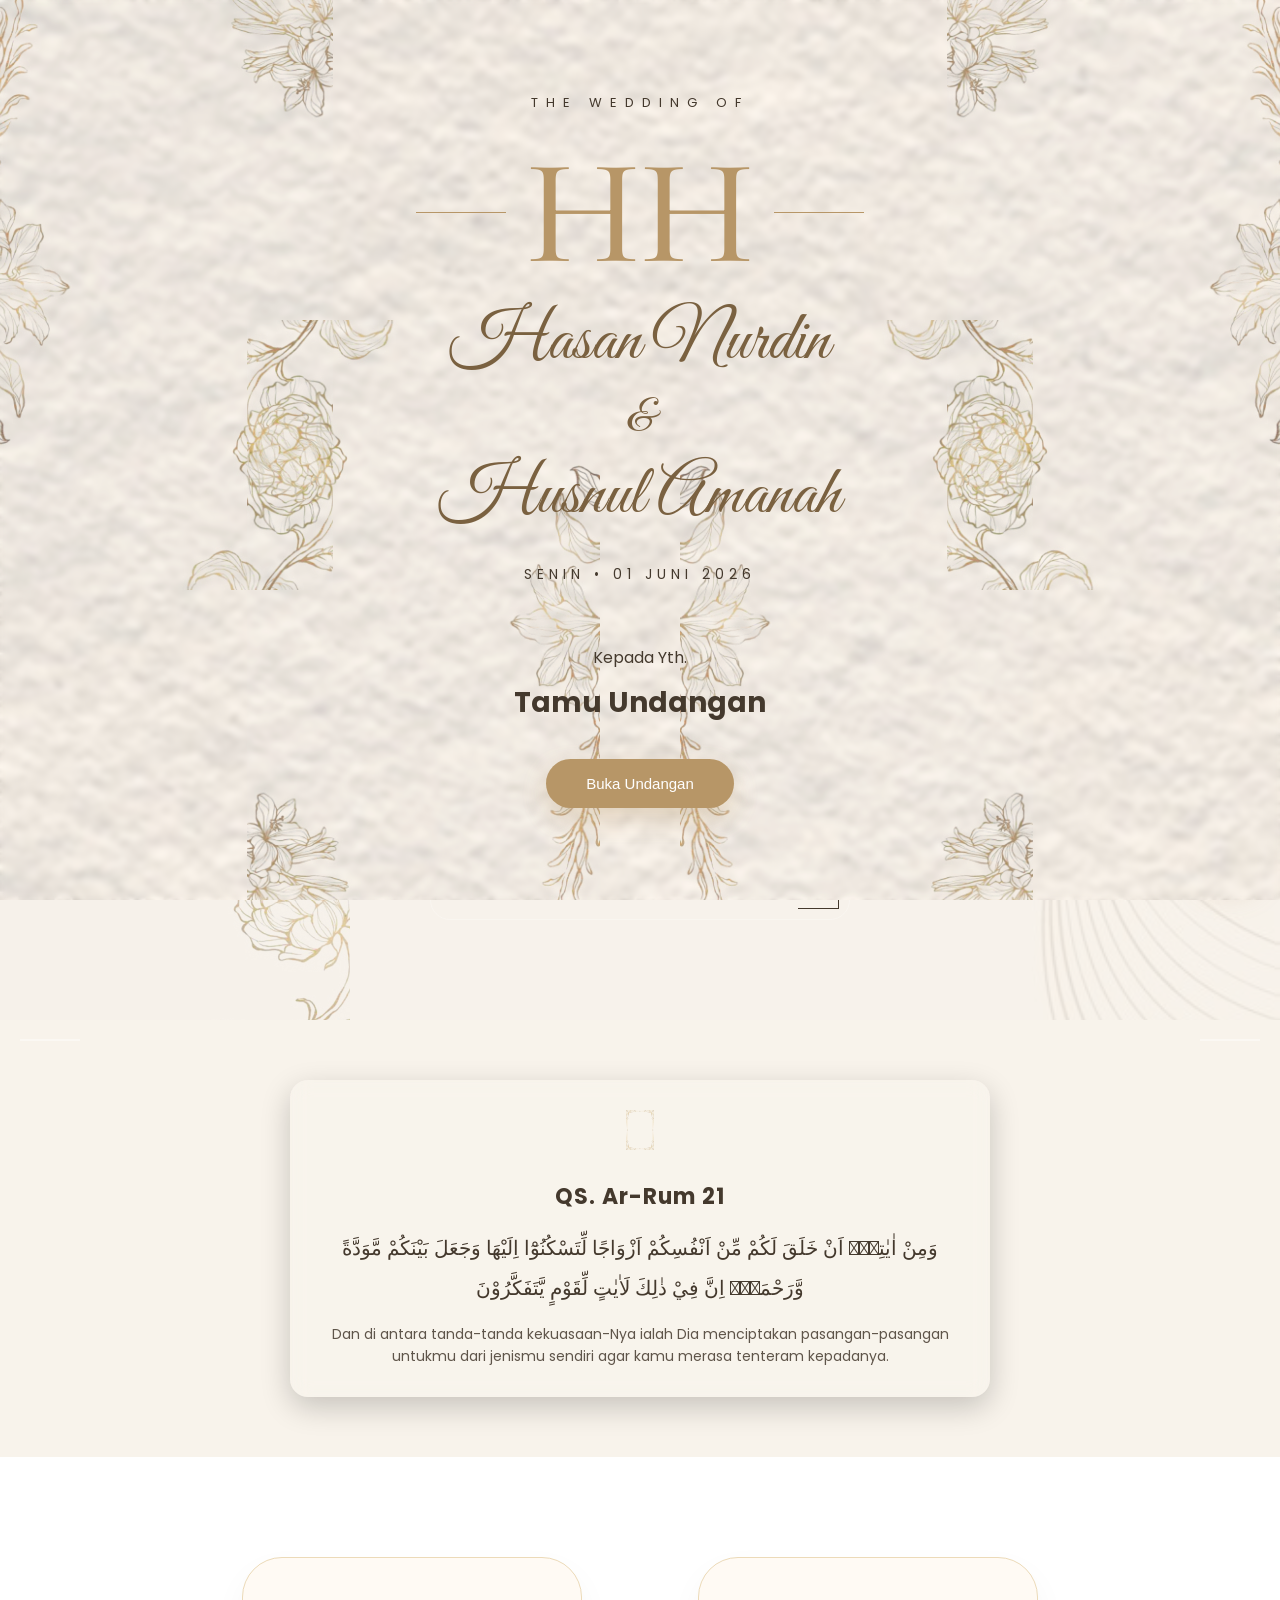
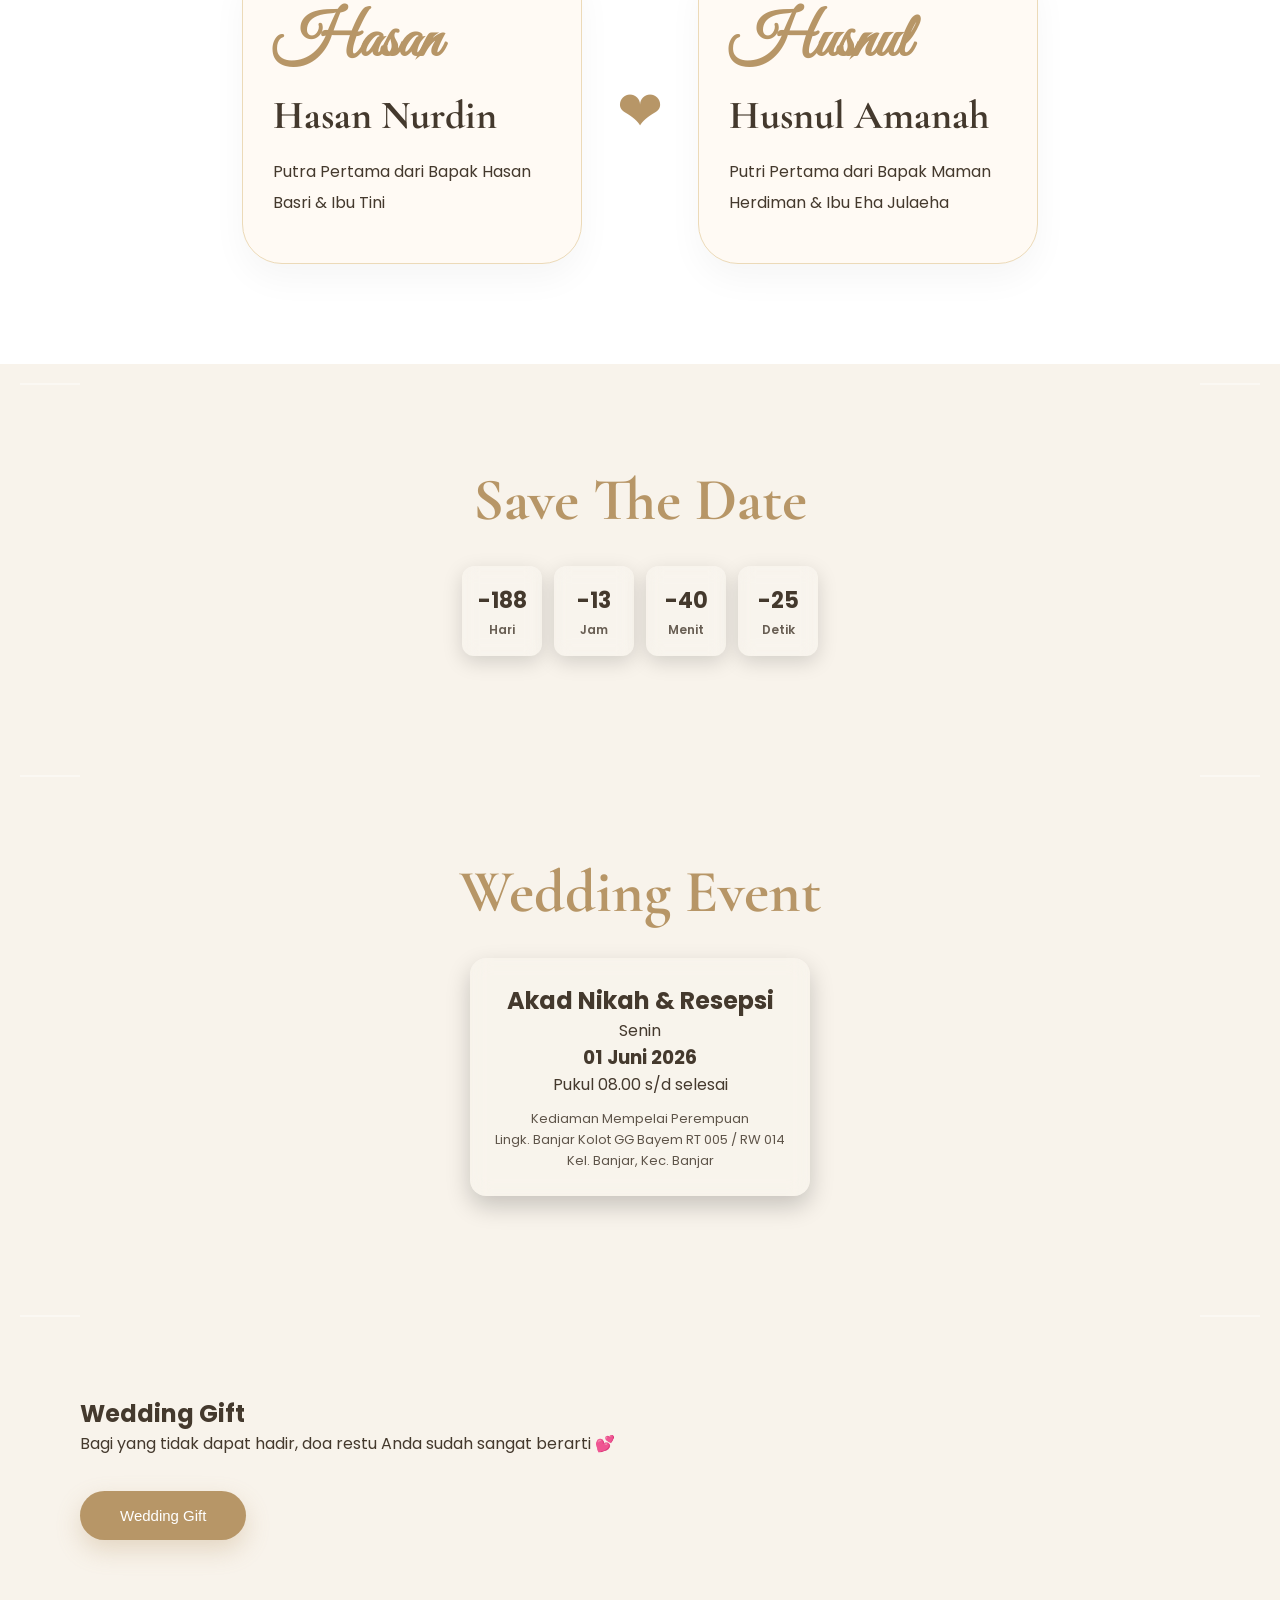
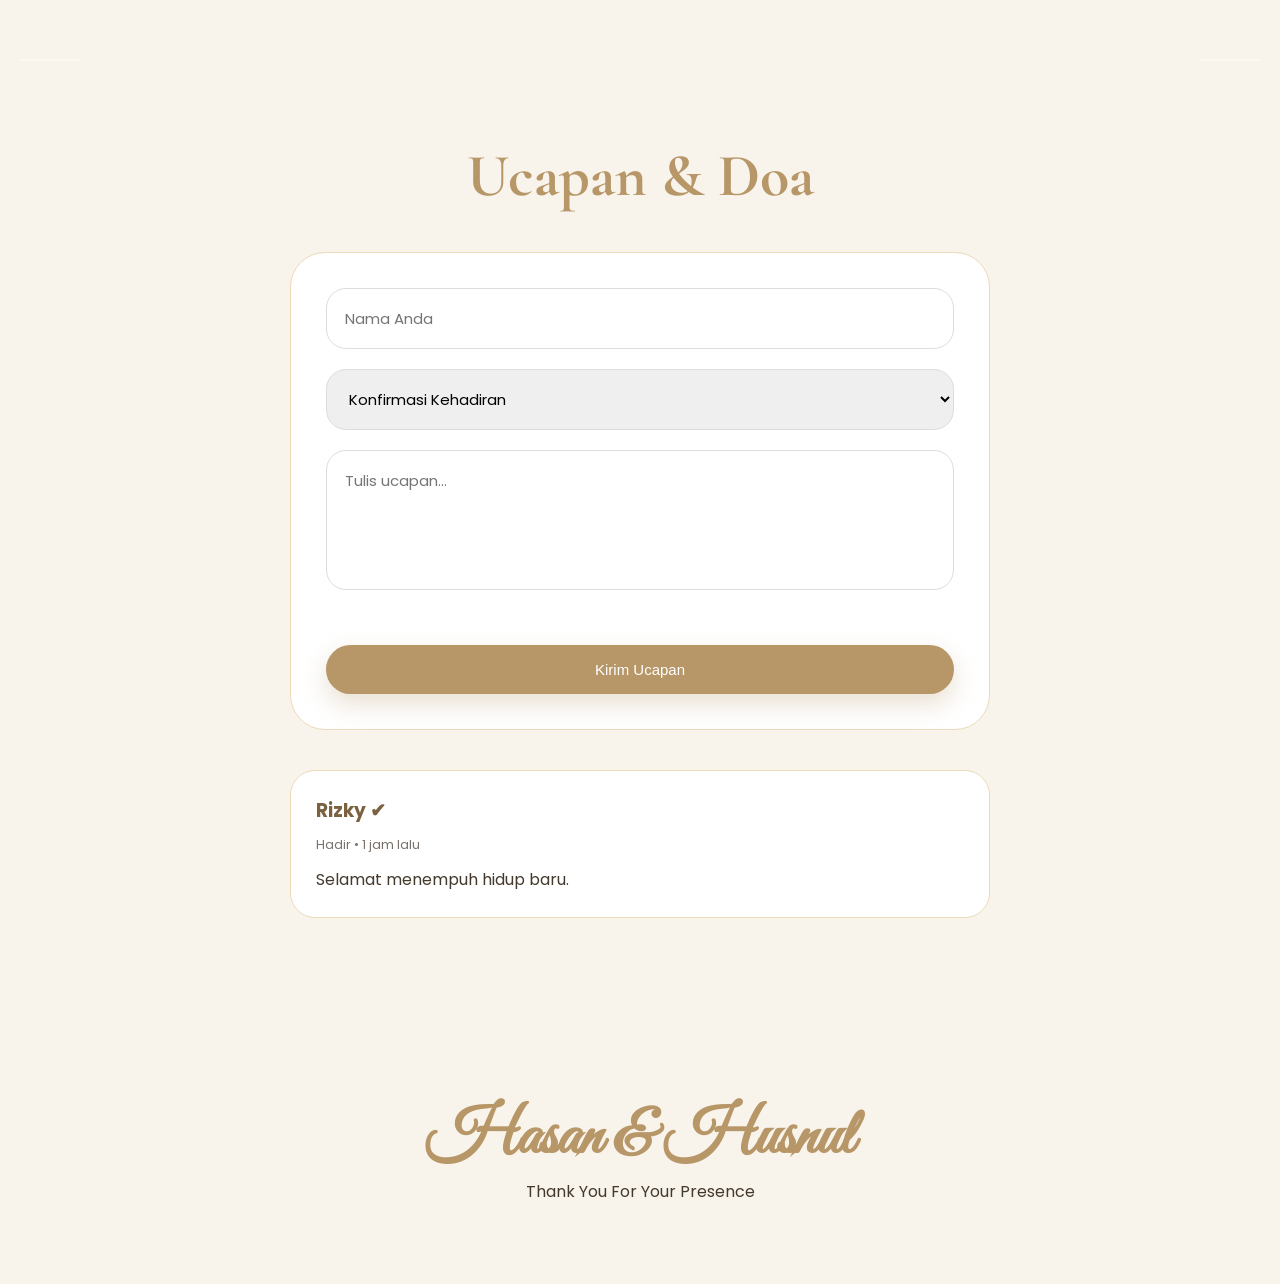
==== index.html @ 3d98234f "first commit" ====
<!DOCTYPE html>
<html lang="id">
<head>
<meta charset="UTF-8">
<meta name="viewport" content="width=device-width, initial-scale=1.0">
<title>Hasan & Husnul Wedding</title>

<link rel="stylesheet" href="style.css">

<link rel="preconnect" href="https://fonts.googleapis.com">
<link rel="preconnect" href="https://fonts.gstatic.com" crossorigin>

<link href="https://fonts.googleapis.com/css2?family=Great+Vibes&family=Cormorant+Garamond:wght@300;400;500;600;700&family=Poppins:wght@300;400;500;600&display=swap" rel="stylesheet">
</head>
<body>

<audio id="music" loop>
<source src="assets/audio/romantic.mp3" type="audio/mp3">
</audio>

<div class="music-btn" onclick="toggleMusic()">
♫
</div>

<section class="opening" id="opening">

<div class="opening-overlay"></div>

<div class="flower flower-top-left"></div>
<div class="flower flower-top-right"></div>
<div class="flower flower-bottom-left"></div>
<div class="flower flower-bottom-right"></div>

<div class="opening-content">

<p class="small-title">THE WEDDING OF</p>

<div class="monogram-wrap">
<div class="line"></div>
<h1>HH</h1>
<div class="line"></div>
</div>

<h2>
Hasan Nurdin
<span>&</span>
Husnul Amanah
</h2>

<p class="date-text">
SENIN • 01 JUNI 2026
</p>

<div class="guest-box">
<p>Kepada Yth.</p>
<h3 id="guestName">Tamu Undangan</h3>
</div>

<button onclick="openInvitation()">
Buka Undangan
</button>

</div>

</section>

<section class="hero">

  <div class="texture"></div>

  <div class="hero-flower left"></div>
  <div class="hero-flower right"></div>

  <!-- FRAME -->
  <div class="hero-frame">

    <div class="hero-content">

      <p class="hero-mini">THE WEDDING OF</p>

      <div class="hero-monogram">
        <div class="hero-line"></div>
        <h1>HH</h1>
        <div class="hero-line"></div>
      </div>

      <h2>
        Hasan Nurdin
        <span>&</span>
        Husnul Amanah
      </h2>

      <p class="hero-date">
        Senin • 01 Juni 2026
      </p>

    </div>

  </div>

</section>

<section class="quote-section reveal">

  <div class="section-line left-line"></div>
  <div class="section-line right-line"></div>

  <div class="quote-card">

    <div class="section-ornament"></div>

    <h2>QS. Ar-Rum 21</h2>

    <p class="arabic">
      وَمِنْ اٰيٰتِهٖٓ اَنْ خَلَقَ لَكُمْ مِّنْ اَنْفُسِكُمْ اَزْوَاجًا لِّتَسْكُنُوْٓا اِلَيْهَا وَجَعَلَ بَيْنَكُمْ مَّوَدَّةً وَّرَحْمَةًۗ اِنَّ فِيْ ذٰلِكَ لَاٰيٰتٍ لِّقَوْمٍ يَّتَفَكَّرُوْنَ
    </p>

    <p class="translation">
      Dan di antara tanda-tanda kekuasaan-Nya ialah Dia menciptakan pasangan-pasangan untukmu dari jenismu sendiri agar kamu merasa tenteram kepadanya.
    </p>

  </div>

</section>

<section class="couple-section reveal">

<div class="section-line left-line"></div>
<div class="section-line right-line"></div>

<div class="couple-card">
<h2>Hasan</h2>
<h3>Hasan Nurdin</h3>
<p>Putra Pertama dari Bapak Hasan Basri & Ibu Tini</p>
</div>

<div class="heart">❤</div>

<div class="couple-card">
<h2>Husnul</h2>
<h3>Husnul Amanah</h3>
<p>Putri Pertama dari Bapak Maman Herdiman & Ibu Eha Julaeha</p>
</div>

</section>


<section class="countdown-section reveal">

<div class="section-line left-line"></div>
<div class="section-line right-line"></div>

<h1>Save The Date</h1>

<div id="countdown"></div>

</section>

<section class="event-section reveal">

  <div class="section-line left-line"></div>
  <div class="section-line right-line"></div>

  <h1>Wedding Event</h1>

  <div class="event-container">

    <div class="event-card single-event">

      <h2>Akad Nikah & Resepsi</h2>
      <p>Senin</p>
      <h3>01 Juni 2026</h3>
      <p>Pukul 08.00 s/d selesai</p>

      <span class="event-location">
        Kediaman Mempelai Perempuan<br>
        Lingk. Banjar Kolot GG Bayem RT 005 / RW 014<br>
        Kel. Banjar, Kec. Banjar
      </span>

    </div>

  </div>

</section>

<section class="gift-section reveal">

  <div class="section-line left-line"></div>
  <div class="section-line right-line"></div>

  <h1>Wedding Gift</h1>

  <div class="gift-intro">
    <p>Bagi yang tidak dapat hadir, doa restu Anda sudah sangat berarti 💕</p>

    <button class="gift-button" onclick="openGift()">
      Wedding Gift
    </button>
  </div>

  <!-- MODAL -->
  <div id="giftModal" class="gift-modal">

    <div class="gift-card-modal small">

      <h2>Wedding Gift</h2>

     <div class="gift-list">

  <div class="gift-row">
    <span>DANA</span>
    <p id="dana1">0895379015100</p>
    <small>a.n Husnul Amanah</small>
    <button onclick="copyText('dana1')">Salin Nomor</button>
  </div>

  <div class="gift-row">
    <span>DANA</span>
    <p id="dana2">089668125101</p>
    <small>a.n Hasan Nurdin</small>
    <button onclick="copyText('dana2')">Salin Nomor</button>
  </div>

  <div class="gift-row">
    <span>BNI</span>
    <p id="bni1">1817720468</p>
    <small>a.n Husnul</small>
    <button onclick="copyText('bni1')">Salin Nomor</button>
  </div>

</div>

      <button class="copy-all" onclick="copyAll()">
        Salin Nomor
      </button>

      <button class="close-btn" onclick="closeGift()">Tutup</button>

    </div>

  </div>

</section>
<section class="wish-section reveal">

<div class="section-line left-line"></div>
<div class="section-line right-line"></div>

<h1>Ucapan & Doa</h1>

<form id="commentForm">
<input type="text" id="name" placeholder="Nama Anda" required>

<select id="attendance" required>
<option value="">Konfirmasi Kehadiran</option>
<option value="Hadir">Hadir</option>
<option value="Tidak Hadir">Tidak Hadir</option>
</select>

<textarea id="message" placeholder="Tulis ucapan..." required></textarea>
<button type="submit">Kirim Ucapan</button>
</form>

<div id="commentList" class="comment-list">
<div class="comment-item">
<h3>Rizky ✔</h3>
<span class="comment-info">Hadir • 1 jam lalu</span>
<p>Selamat menempuh hidup baru.</p>
</div>
</div>

</section>

<footer>
<h2>Hasan & Husnul</h2>
<p>Thank You For Your Presence</p>
</footer>

<script src="script.js"></script>
</body>
</html>
---- style.css ----
*{
margin:0;
padding:0;
box-sizing:border-box;
}

body{
font-family:'Poppins',sans-serif;
background:#f8f3eb;
color:#44392d;
overflow-x:hidden;
}

section{
padding:100px 80px;
position:relative;
overflow:hidden;
}
.hero {
  position: relative;
  min-height: 100vh;
  display: flex;
  justify-content: center;
  align-items: center;
  overflow: hidden;
}

/* FRAME GARIS */
.hero-frame {
  position: relative;
  width: 90%;
  max-width: 420px;
  padding: 30px 20px;

  border: 1px solid rgba(255,255,255,0.25);
  border-radius: 20px;

  background: transparent;
}

/* CONTENT */
.hero-content {
  text-align: center;
}

/* TITLE */
.hero-mini {
  letter-spacing: 3px;
  font-size: 12px;
  margin-bottom: 20px;
  opacity: 0.8;
}

/* MONOGRAM */
.hero-monogram {
  display: flex;
  align-items: center;
  justify-content: center;
  gap: 12px;
  margin-bottom: 20px;
}

.hero-monogram h1 {
  font-size: 55px;
  font-weight: 600;
}

.hero-line {
  width: 45px;
  height: 1px;
  background: rgba(255,255,255,0.5);
}

/* NAMA */
.hero-content h2 {
  font-size: 28px;
  line-height: 1.5;
  font-weight: 500;
}

.hero-content h2 span {
  display: block;
  font-size: 18px;
  margin: 8px 0;
}

/* DATE */
.hero-date {
  margin-top: 18px;
  letter-spacing: 2px;
  font-size: 13px;
  opacity: 0.85;
}

/* BUNGA */
.hero-flower {
  position: absolute;
}

/* OPTIONAL CORNER FRAME */
.hero-frame::before,
.hero-frame::after {
  content: "";
  position: absolute;
  width: 40px;
  height: 40px;
  border-color: rgba(255,255,255,0.35);
}

.hero-frame::before {
  top: 10px;
  left: 10px;
  border-top: 1px solid;
  border-left: 1px solid;
}

.hero-frame::after {
  bottom: 10px;
  right: 10px;
  border-bottom: 1px solid;
  border-right: 1px solid;
}

.opening{
position:fixed;
inset:0;
background:
linear-gradient(rgba(255,255,255,.65),rgba(255,255,255,.65)),
url('assets/images/texture.jpg');
background-size:cover;
display:flex;
justify-content:center;
align-items:center;
z-index:9999;
transition:1s;
overflow:hidden;
}
.opening-overlay{
position:absolute;
inset:0;
backdrop-filter:blur(3px);
}

.flower{
position:absolute;
width:620px;
height:620px;
background-image:url('assets/images/floral.png');
background-size:contain;
background-repeat:no-repeat;
animation:float 6s ease-in-out infinite;
opacity:.9;
}

.flower-top-left{
top:-30px;
left:-20px;
}

.flower-top-right{
top:-30px;
right:-20px;
transform:scaleX(-1);
}

.flower-bottom-left{
bottom:-40px;
left:-20px;
transform:rotate(180deg);
}

.flower-bottom-right{
bottom:-40px;
right:-20px;
transform:rotate(180deg) scaleX(-1);
}

.opening-content{
position:relative;
z-index:5;
position:relative;
z-index:2;
text-align:center;
max-width:700px;
}

.small-title{
letter-spacing:8px;
font-size:13px;
margin-bottom:25px;
}

.monogram-wrap{
display:flex;
align-items:center;
justify-content:center;
gap:20px;
}

.line{
width:90px;
height:1px;
background:#b79667;
}

.opening h1,
.hero h1{
font-family:'Cormorant Garamond',serif;
font-size:150px;
color:#b79667;
font-weight:500;
line-height:1;
}

.opening h2,
.hero h2{
font-family:'Great Vibes',cursive;
font-size:70px;
font-weight:400;
margin-top:10px;
color:#7a6140;
}

.opening h2 span,
.hero h2 span{
display:block;
font-size:45px;
margin:5px 0;
}

.date-text,
.hero-date{
margin-top:24px;
letter-spacing:5px;
font-size:14px;
}

.guest-box{
margin-top:60px;
}

.guest-box h3{
margin-top:12px;
font-size:28px;
}

button{
padding:16px 40px;
border:none;
border-radius:999px;
background:#b79667;
color:white;
font-size:15px;
margin-top:35px;
cursor:pointer;
transition:.3s;
box-shadow:0 10px 25px rgba(183,150,103,.3);
}

button:hover{
transform:translateY(-4px);
}

.hero{
min-height:100vh;
display:flex;
align-items:center;
justify-content:center;
text-align:center;
background:#f8f3eb;
overflow:hidden;
}

.texture{
position:absolute;
inset:0;
background:url('assets/images/bg.jpg');
background-size:cover;
opacity:.2;
}

.hero-flower{
position:absolute;
width:720px;
height:720px;
background:url('assets/images/floral.png');
background-size:contain;
background-repeat:no-repeat;
opacity:.6;
}

.hero-flower.left{
left:-60px;
bottom:-50px;
}

.hero-flower.right{
right:-60px;
top:-30px;
transform:scaleX(-1);
}

.hero-content{
position:relative;
z-index:5;
position:relative;
z-index:2;
}

.hero-mini{
letter-spacing:8px;
font-size:13px;
margin-bottom:25px;
}

.quote-section,
.story-section,
.countdown-section,
.event-section,
.gallery-section,
.wish-section{
text-align:center;
}

.quote-section h1,
.story-section h1,
.countdown-section h1,
.event-section h1,
.gallery-section h1,
.wish-section h1{
font-family:'Cormorant Garamond',serif;
font-size:60px;
margin-bottom:30px;
color:#b79667;
}

.section-line{
position:absolute;
top:0;
width:90px;
height:100%;
background-image:url('assets/images/ornament.png');
background-size:contain;
background-repeat:repeat-y;
background-position:center;
opacity:.35;
z-index:1;
background:linear-gradient(to bottom,transparent,#d7bb8e,transparent);
opacity:.7;
}

.left-line{
left:0;
transform:translateY(-50%);
}

.right-line{
right:0;
transform:translateY(-50%);
}

.story-wrap{
max-width:900px;
margin:50px auto 0;
display:flex;
flex-direction:column;
gap:25px;
}

.story-item{
background:white;
padding:35px;
border-radius:30px;
border:1px solid #ecdab8;
box-shadow:0 10px 30px rgba(0,0,0,.04);
text-align:left;
position:relative;
}

.story-item span{
font-size:42px;
font-family:'Cormorant Garamond',serif;
color:#b79667;
font-weight:700;
}

.story-item h2{
margin-top:10px;
font-size:32px;
font-family:'Cormorant Garamond',serif;
}

.story-item p{
margin-top:15px;
line-height:1.9;
}

.quote-section,
.story-section,
.countdown-section,
.event-section,
.gallery-section,
.wish-section,
.couple-section{
position:relative;
z-index:2;
}

.quote-section p{
max-width:750px;
margin:auto;
line-height:2.2;
}

.section-ornament{
width:140px;
height:40px;
margin:0 auto 30px;
background:url('assets/images/ornament.png');
background-size:contain;
background-repeat:no-repeat;
background-position:center;
}

.couple-section{
display:flex;
justify-content:center;
align-items:center;
gap:35px;
flex-wrap:wrap;
background:white;
}

.couple-card{
width:340px;
padding:45px 30px;
background:#fffaf4;
border:1px solid #ecdab8;
border-radius:40px;
box-shadow:0 15px 35px rgba(0,0,0,.04);
}

.couple-card h2{
font-family:'Great Vibes',cursive;
font-size:62px;
color:#b79667;
}

.couple-card h3{
font-family:'Cormorant Garamond',serif;
font-size:40px;
margin-top:10px;
}

.couple-card p{
margin-top:18px;
line-height:1.9;
}

.heart{
font-size:55px;
color:#b79667;
animation:pulse 1.6s infinite;
}

#countdown{
font-size:38px;
font-weight:600;
}

.event-container {
  display: flex;
  justify-content: center;
}

.event-card.single-event {
  max-width: 500px;
  padding: 25px;
  border-radius: 16px;
  background: rgba(255,255,255,0.08);
  backdrop-filter: blur(10px);
  text-align: center;
  box-shadow: 0 10px 25px rgba(0,0,0,0.2);
}

.event-card .event-location {
  display: block;
  margin-top: 12px;
  font-size: 13px;
  opacity: 0.85;
  line-height: 1.6;
}

.countdown-wrapper {
  display: flex;
  gap: 12px;
  justify-content: center;
  flex-wrap: wrap;
}

.time-box {
  width: 80px;
  height: 90px;
  border-radius: 12px;
  background: rgba(255, 255, 255, 0.1);
  backdrop-filter: blur(8px);
  display: flex;
  flex-direction: column;
  align-items: center;
  justify-content: center;
  box-shadow: 0 6px 20px rgba(0,0,0,0.15);
}

.time-number {
  font-size: 22px;
  font-weight: bold;
}

.time-label {
  font-size: 12px;
  opacity: 0.8;
  margin-top: 4px;
}

.gallery-grid{
display:grid;
grid-template-columns:repeat(auto-fit,minmax(220px,1fr));
gap:20px;
max-width:1000px;
margin:50px auto 0;
}

.gift-row button {
  margin-top: 8px;
  padding: 6px 10px;
  border: none;
  border-radius: 8px;
  cursor: pointer;
  background: white;
  color: black;
  font-size: 12px;
}

.gift-modal {
  display: none;
  position: fixed;
  inset: 0;
  background: rgba(0,0,0,0.5);
  justify-content: center;
  align-items: center;
  z-index: 999;
}

/* INI CARD UTAMA DI DALAM MODAL */
.gift-modal {
  display: none;
  position: fixed;
  inset: 0;
  background: rgba(0,0,0,0.5);
  justify-content: center;
  align-items: center;
  z-index: 999;
}

/* CARD KECIL */
.gift-card-modal.small {
  width: 85%;
  max-width: 280px;   /* diperkecil biar aman */
  padding: 12px;      /* dikurangi */
  border-radius: 14px;
  background: rgba(255,255,255,0.12);
  backdrop-filter: blur(12px);
  text-align: center;
  overflow: hidden;   /* biar gak “bleeding” keluar */
}

/* tiap item lebih compact */
.gift-row {
  padding: 8px;
  margin: 6px 0;
  border-radius: 10px;
  background: rgba(255,255,255,0.08);
}

/* nomor biar gak terlalu besar */
.gift-row p {
  margin: 3px 0;
  font-size: 13px;   /* penting: kecilin */
  font-weight: 600;
}

/* nama lebih kecil */
.gift-row small {
  font-size: 10px;
  opacity: 0.8;
}

/* tombol lebih kecil juga */
.gift-row button {
  margin-top: 6px;
  padding: 5px 8px;
  font-size: 11px;
  border-radius: 7px;
}

/* BUTTON GLOBAL COPY */
.copy-all {
  margin-top: 10px;
  width: 100%;
  padding: 10px;
  border: none;
  border-radius: 10px;
  cursor: pointer;
  background: white;
  color: black;
}

.close-btn {
  margin-top: 8px;
  width: 100%;
  padding: 10px;
  border-radius: 10px;
  border: none;
  cursor: pointer;
  background: rgba(255,255,255,0.2);
  color: white;
}

.quote-section {
  position: relative;
  padding: 60px 20px;
  display: flex;
  justify-content: center;
}

.quote-card {
  max-width: 700px;
  padding: 30px;
  border-radius: 18px;
  background: rgba(255, 255, 255, 0.08);
  backdrop-filter: blur(10px);
  text-align: center;
  position: relative;
  box-shadow: 0 10px 30px rgba(0,0,0,0.2);
}

.quote-card h2 {
  margin-bottom: 15px;
  font-size: 22px;
  letter-spacing: 1px;
}

.quote-card .arabic {
  font-size: 20px;
  line-height: 2;
  direction: rtl;
  margin-bottom: 15px;
}

.quote-card .translation {
  font-size: 14px;
  opacity: 0.85;
  line-height: 1.6;
}

/* garis kiri kanan */
.section-line {
  position: absolute;
  top: 20px;
  width: 60px;
  height: 2px;
  background: #fff;
  opacity: 0.4;
}

.left-line {
  left: 20px;
}

.right-line {
  right: 20px;
}

.gallery-item{
height:320px;
border-radius:30px;
background:
linear-gradient(rgba(255,255,255,.2),rgba(255,255,255,.2)),
url('assets/images/bg.jpg');
background-size:cover;
box-shadow:0 10px 25px rgba(0,0,0,.05);
}

form{
max-width:700px;
margin:40px auto 0;
background:white;
padding:35px;
border-radius:35px;
border:1px solid #ecdab8;
display:flex;
flex-direction:column;
gap:20px;
}

input,
select,
textarea{
padding:18px;
border-radius:20px;
border:1px solid #ddd;
font-size:15px;
font-family:'Poppins',sans-serif;
}

textarea{
height:140px;
resize:none;
}

.comment-list{
max-width:700px;
margin:40px auto 0;
display:flex;
flex-direction:column;
gap:20px;
}

.comment-item{
background:white;
padding:25px;
border-radius:25px;
text-align:left;
border:1px solid #ecdab8;
animation:fadeUp .5s ease;
}

.comment-info{
display:block;
font-size:13px;
margin-bottom:12px;
opacity:.7;
}

.comment-item h3{
margin-bottom:10px;
color:#7a6140;
}

footer{
padding:80px 20px;
text-align:center;
}

footer h2{
font-family:'Great Vibes',cursive;
font-size:65px;
color:#b79667;
}

.music-btn{
position:fixed;
right:20px;
bottom:20px;
width:60px;
height:60px;
border-radius:50%;
background:#b79667;
color:white;
display:flex;
justify-content:center;
align-items:center;
font-size:24px;
z-index:999;
cursor:pointer;
box-shadow:0 10px 30px rgba(183,150,103,.35);
animation:rotate 5s linear infinite;
}

@keyframes float{
0%{transform:translateY(0px);}
50%{transform:translateY(-15px);}
100%{transform:translateY(0px);}
}

@keyframes pulse{
0%{transform:scale(1);}
50%{transform:scale(1.12);}
100%{transform:scale(1);}
}

@keyframes rotate{
100%{transform:rotate(360deg);}
}

.reveal{
opacity:0;
transform:scale(.8) translateY(40px);
transition:1s ease;
}

.reveal.active{
opacity:1;
transform:scale(1) translateY(0);
}

@keyframes fadeUp{
from{
opacity:0;
transform:translateY(20px);
}

to{
opacity:1;
transform:translateY(0);
}
}

html{
scroll-behavior:smooth;
}

@media(max-width:768px){

section{
padding:90px 24px;
}

.flower{
width:320px;
height:320px;
}

.hero-flower{
width:380px;
height:380px;
}


.section-line{
display:none;
}

.story-item span{
font-size:34px;
}

.story-item h2{
font-size:28px;
}


.opening h1,
.hero h1{
font-size:100px;
}

.opening h2,
.hero h2{
font-size:48px;
}

.quote-section h1,
.countdown-section h1,
.event-section h1,
.gallery-section h1,
.wish-section h1{
font-size:45px;
}

#countdown{
font-size:24px;
}

.flower,
.hero-flower{
width:190px;
height:190px;
}

}
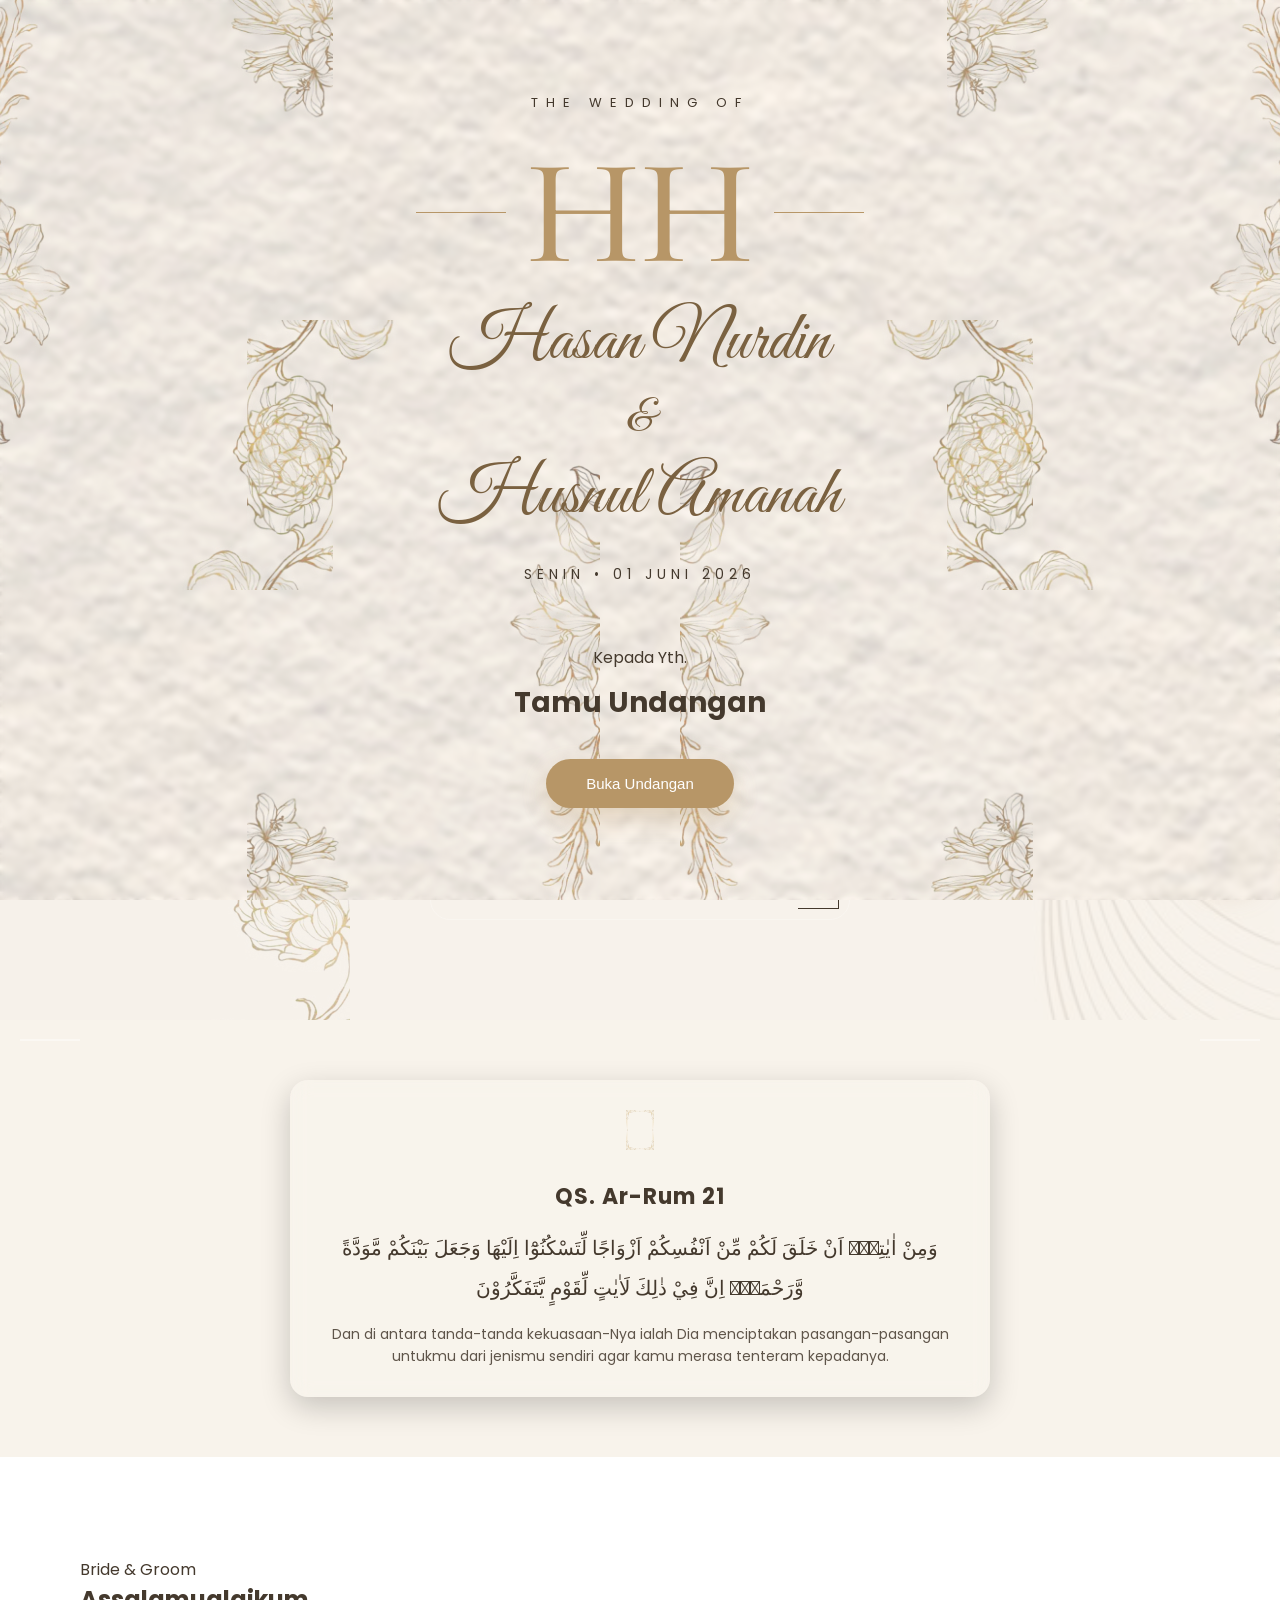
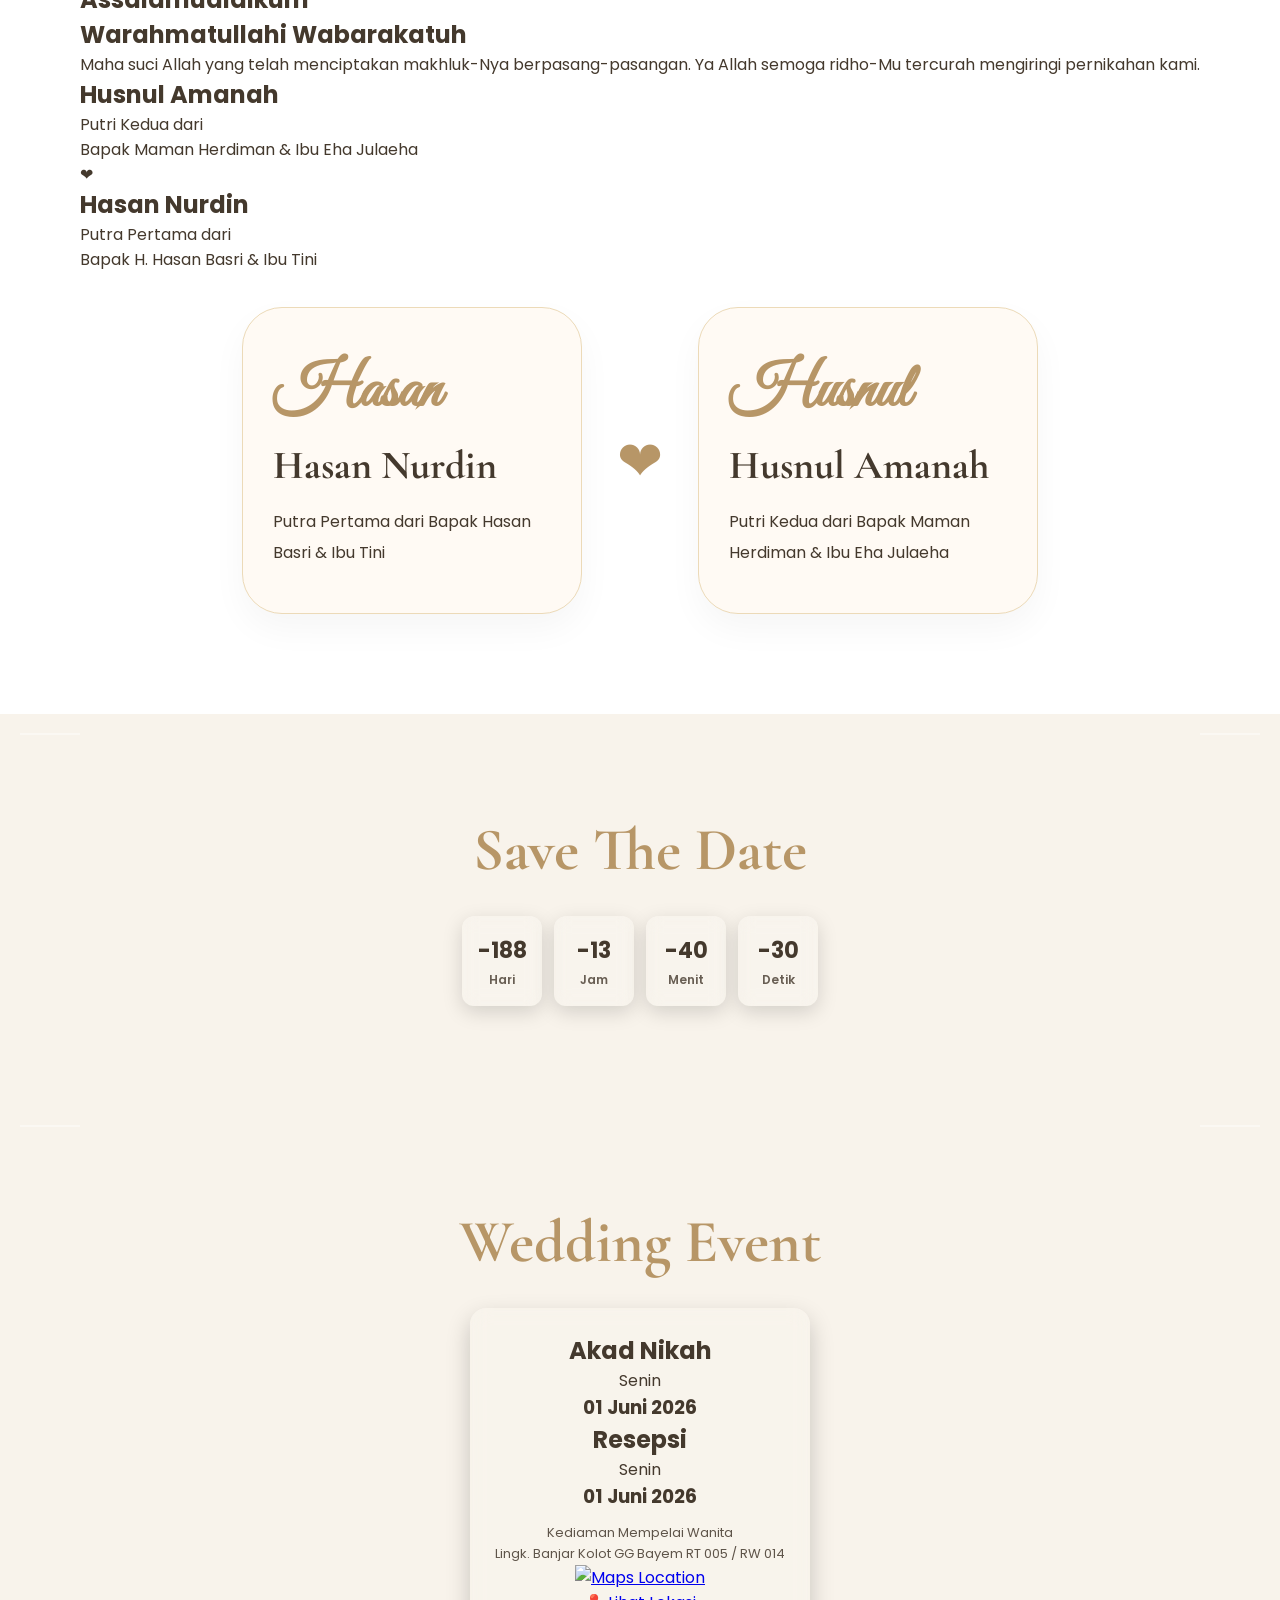
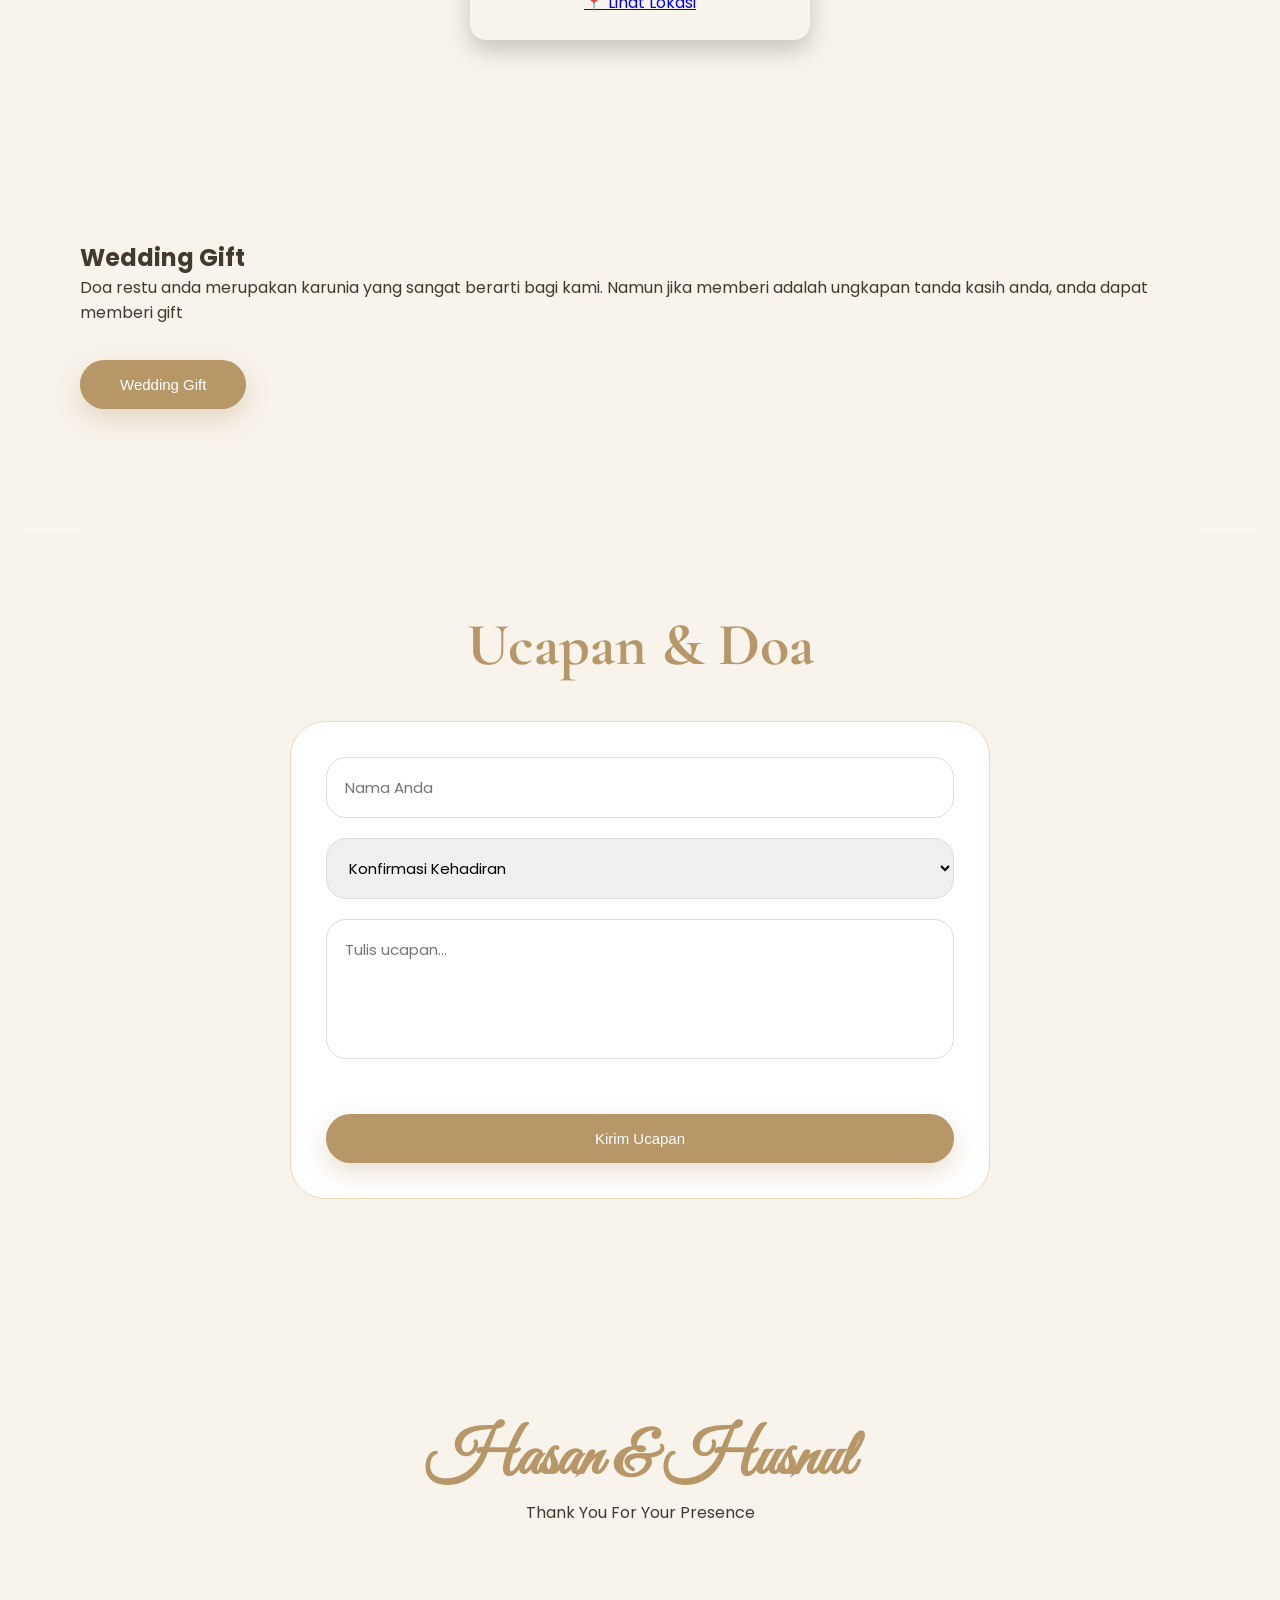
==== commit 0e54d331: "update website" ====
--- a/index.html
+++ b/index.html
@@ -14,8 +14,8 @@
 </head>
 <body>
 
-<audio id="music" loop>
-<source src="assets/audio/romantic.mp3" type="audio/mp3">
+<audio id="music">
+  <source src="assets/audio/romantic.mp3" type="audio/mp3">
 </audio>
 
 <div class="music-btn" onclick="toggleMusic()">
@@ -57,7 +57,7 @@
 </div>
 
 <button onclick="openInvitation()">
-Buka Undangan
+  Buka Undangan
 </button>
 
 </div>
@@ -123,33 +123,72 @@
 
 </section>
 
+</section>
+
 <section class="couple-section reveal">
+
+  <div class="section-line left-line"></div>
+  <div class="section-line right-line"></div>
+
+  <!-- BRIDE & GROOM INTRO -->
+  <div class="bride-groom-card">
+
+    <span class="mini-title">Bride & Groom</span>
+
+    <h1>Assalamualaikum<br>Warahmatullahi Wabarakatuh</h1>
+
+    <p class="intro-text">
+      Maha suci Allah yang telah menciptakan makhluk-Nya
+      berpasang-pasangan. Ya Allah semoga ridho-Mu tercurah
+      mengiringi pernikahan kami.
+    </p>
+
+    <div class="intro-couple">
+
+      <div class="intro-item">
+        <h2>Husnul Amanah</h2>
+        <p>
+          Putri Kedua dari<br>
+          Bapak Maman Herdiman & Ibu Eha Julaeha
+        </p>
+      </div>
+
+      <div class="intro-heart">❤</div>
+
+      <div class="intro-item">
+        <h2>Hasan Nurdin</h2>
+        <p>
+          Putra Pertama dari<br>
+          Bapak H. Hasan Basri & Ibu Tini
+        </p>
+      </div>
+
+    </div>
+
+  </div>
+
+  <!-- COUPLE CARD -->
+  <div class="couple-card">
+    <h2>Hasan</h2>
+    <h3>Hasan Nurdin</h3>
+    <p>Putra Pertama dari Bapak Hasan Basri & Ibu Tini</p>
+  </div>
+
+  <div class="heart">❤</div>
+
+  <div class="couple-card">
+    <h2>Husnul</h2>
+    <h3>Husnul Amanah</h3>
+    <p>Putri Kedua dari Bapak Maman Herdiman & Ibu Eha Julaeha</p>
+  </div>
+
+</section>
+
+<section class="countdown-section reveal">
 
 <div class="section-line left-line"></div>
 <div class="section-line right-line"></div>
 
-<div class="couple-card">
-<h2>Hasan</h2>
-<h3>Hasan Nurdin</h3>
-<p>Putra Pertama dari Bapak Hasan Basri & Ibu Tini</p>
-</div>
-
-<div class="heart">❤</div>
-
-<div class="couple-card">
-<h2>Husnul</h2>
-<h3>Husnul Amanah</h3>
-<p>Putri Pertama dari Bapak Maman Herdiman & Ibu Eha Julaeha</p>
-</div>
-
-</section>
-
-
-<section class="countdown-section reveal">
-
-<div class="section-line left-line"></div>
-<div class="section-line right-line"></div>
-
 <h1>Save The Date</h1>
 
 <div id="countdown"></div>
@@ -167,16 +206,36 @@
 
     <div class="event-card single-event">
 
-      <h2>Akad Nikah & Resepsi</h2>
+      <h2>Akad Nikah</h2>
       <p>Senin</p>
       <h3>01 Juni 2026</h3>
-      <p>Pukul 08.00 s/d selesai</p>
+      
+      <div class="event-space"></div>
+      
+      <h2>Resepsi</h2>
+      <p>Senin</p>
+      <h3>01 Juni 2026</h3>
 
       <span class="event-location">
-        Kediaman Mempelai Perempuan<br>
-        Lingk. Banjar Kolot GG Bayem RT 005 / RW 014<br>
-        Kel. Banjar, Kec. Banjar
+        Kediaman Mempelai Wanita<br>
+        Lingk. Banjar Kolot GG Bayem RT 005 / RW 014
       </span>
+
+      <!-- SHARELOCK MAP -->
+      <a 
+        href="https://maps.app.goo.gl/QowNBWjHw3Qqw45n7?g_st=ac"
+        target="_blank"
+        class="sharelock-map"
+      >
+        <img 
+          src="https://images.unsplash.com/photo-1524661135-423995f22d0b?q=80&w=1200&auto=format&fit=crop"
+          alt="Maps Location"
+        >
+
+        <div class="map-overlay">
+          <span>📍 Lihat Lokasi</span>
+        </div>
+      </a>
 
     </div>
 
@@ -192,7 +251,8 @@
   <h1>Wedding Gift</h1>
 
   <div class="gift-intro">
-    <p>Bagi yang tidak dapat hadir, doa restu Anda sudah sangat berarti 💕</p>
+    <p>
+ Doa restu anda merupakan karunia yang sangat berarti bagi  kami. Namun jika memberi adalah ungkapan tanda kasih anda, anda dapat memberi gift</p>
 
     <button class="gift-button" onclick="openGift()">
       Wedding Gift
@@ -262,14 +322,7 @@
 <button type="submit">Kirim Ucapan</button>
 </form>
 
-<div id="commentList" class="comment-list">
-<div class="comment-item">
-<h3>Rizky ✔</h3>
-<span class="comment-info">Hadir • 1 jam lalu</span>
-<p>Selamat menempuh hidup baru.</p>
-</div>
-</div>
-
+<div id="commentList" class="comment-list"></div>
 </section>
 
 <footer>
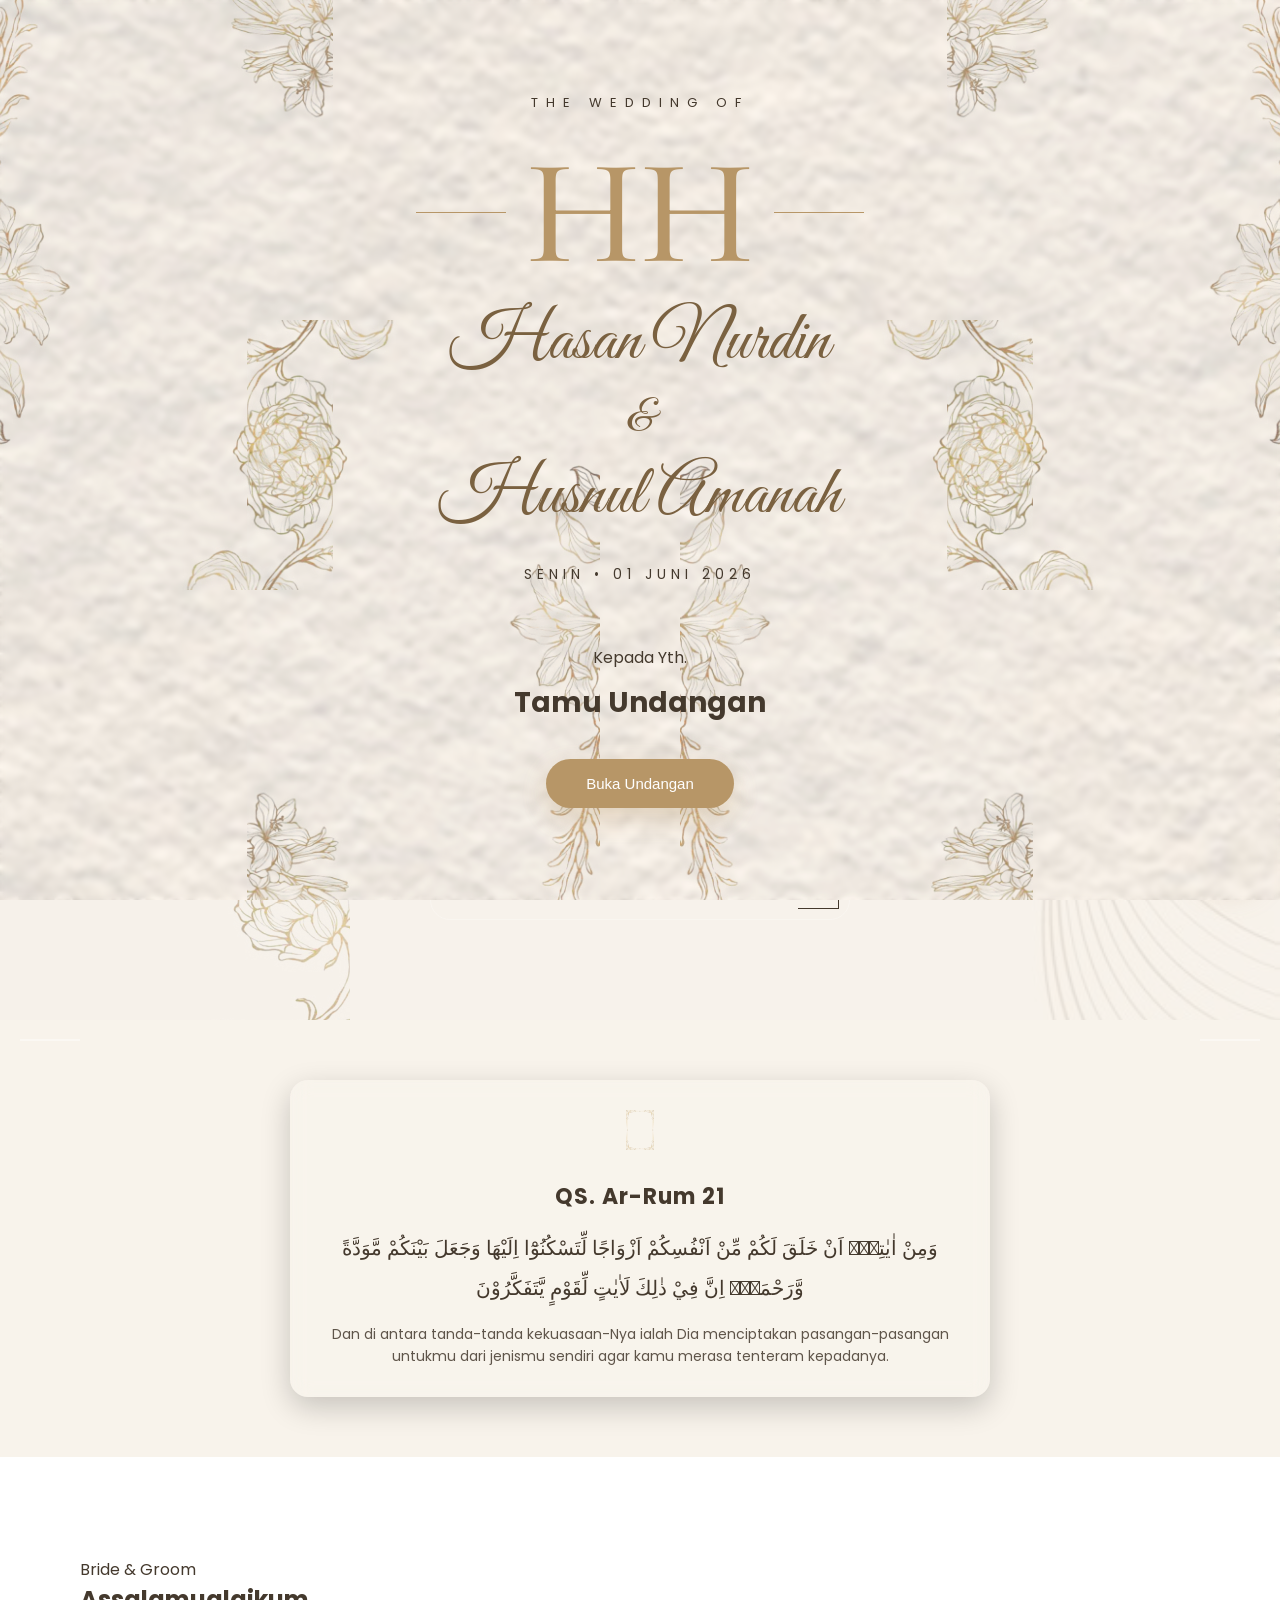
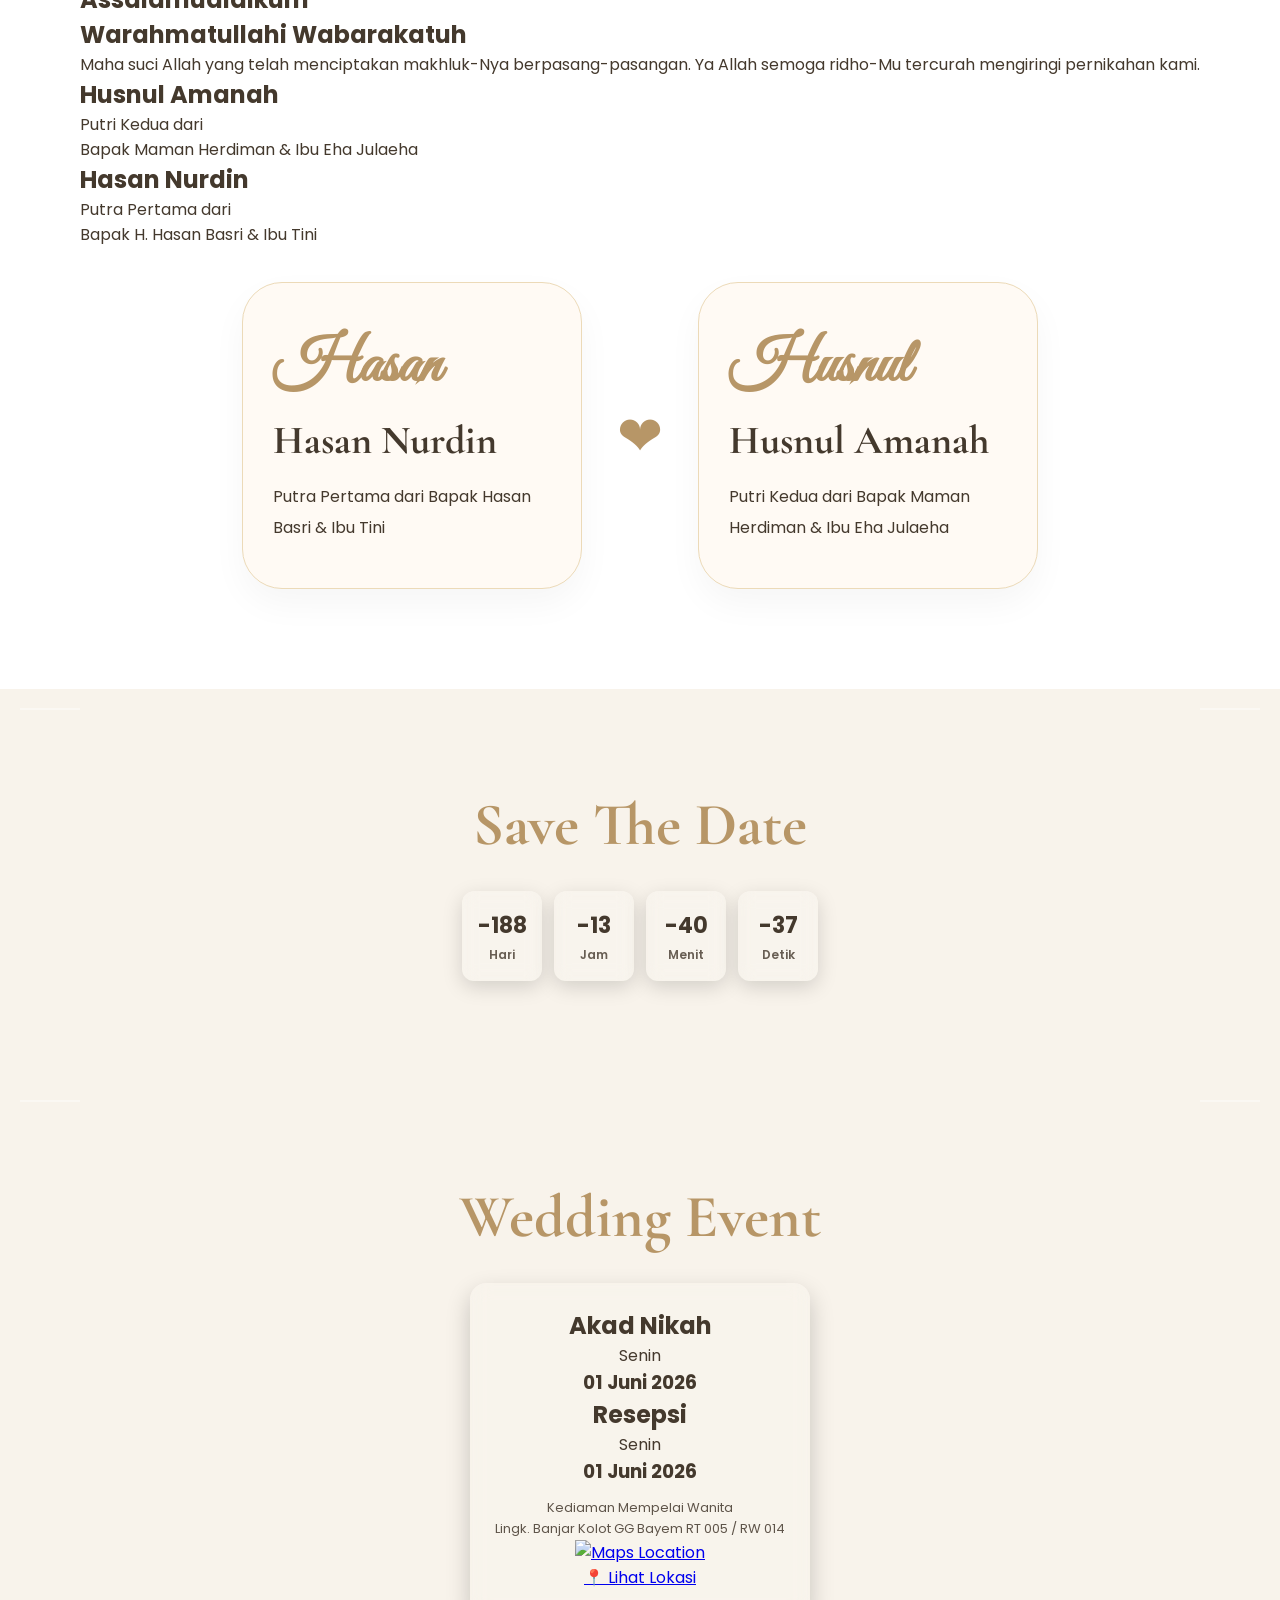
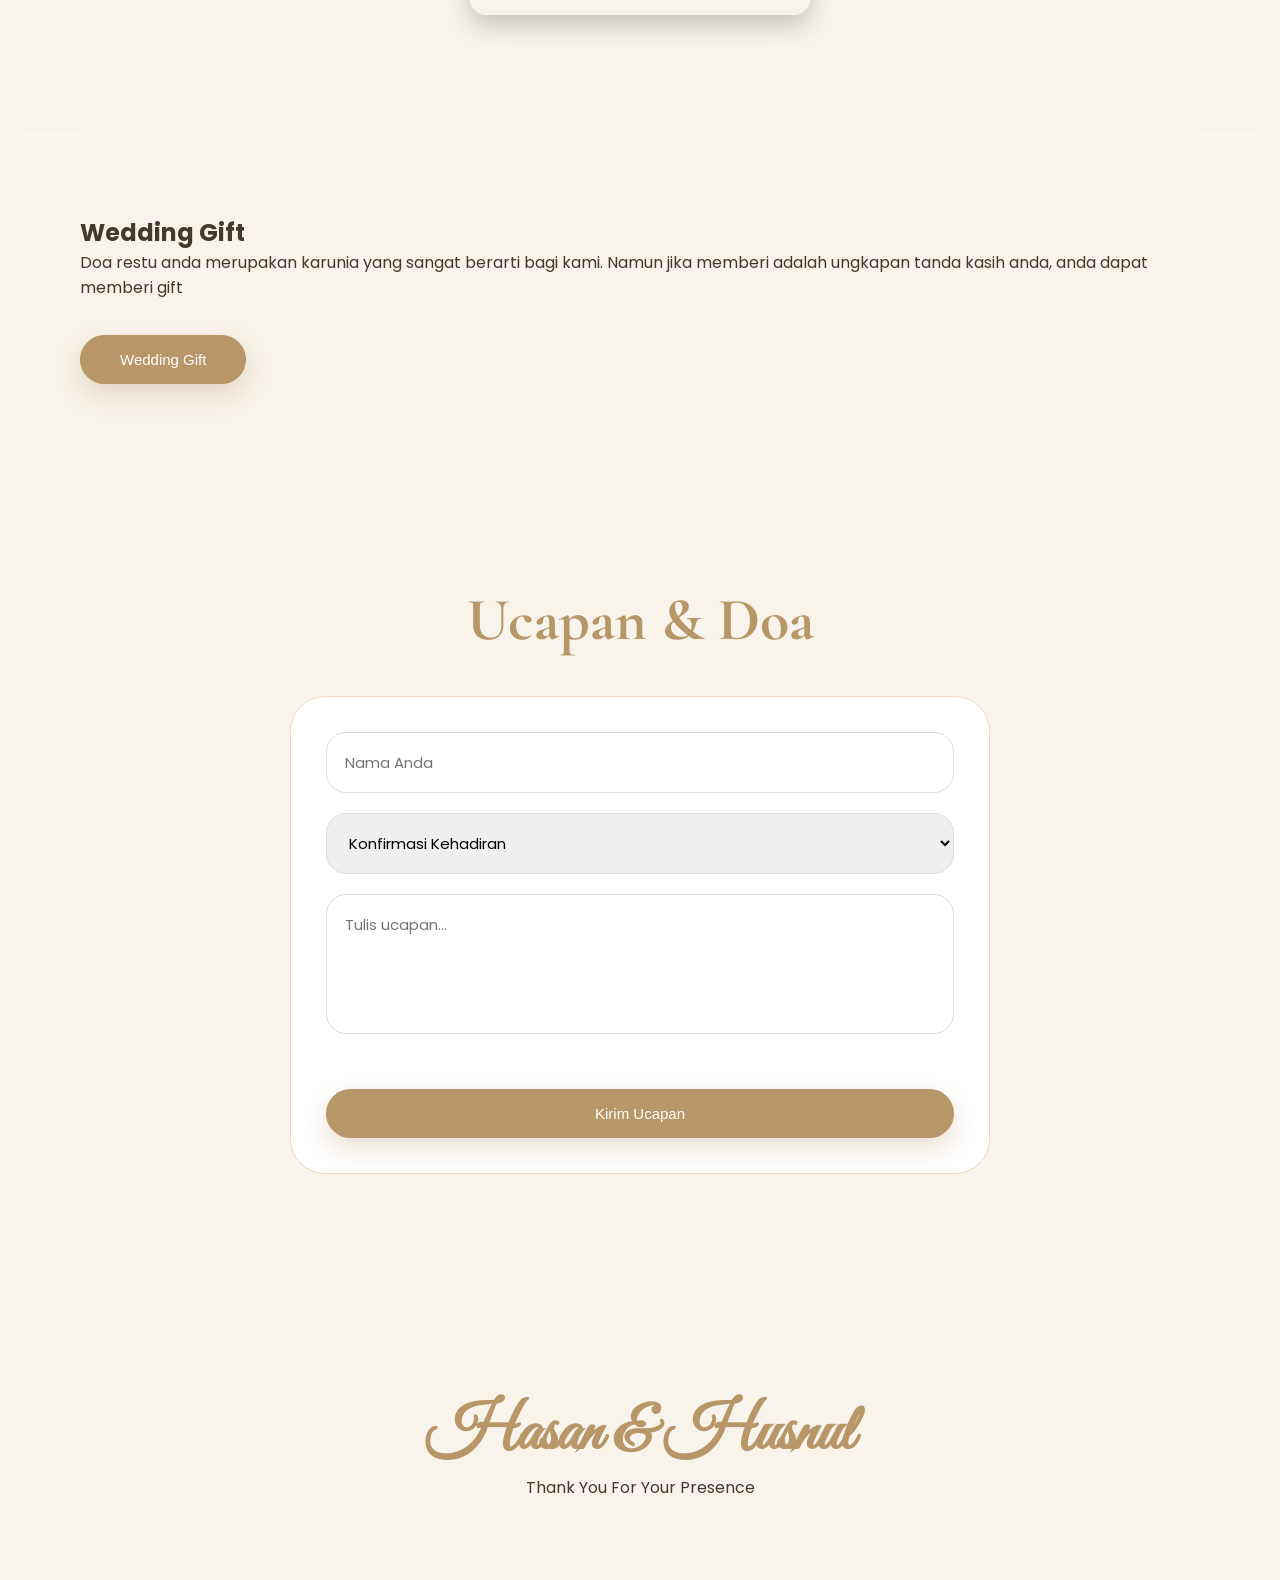
==== commit 4a2c25c3: "update website" ====
--- a/index.html
+++ b/index.html
@@ -153,7 +153,6 @@
         </p>
       </div>
 
-      <div class="intro-heart">❤</div>
 
       <div class="intro-item">
         <h2>Hasan Nurdin</h2>
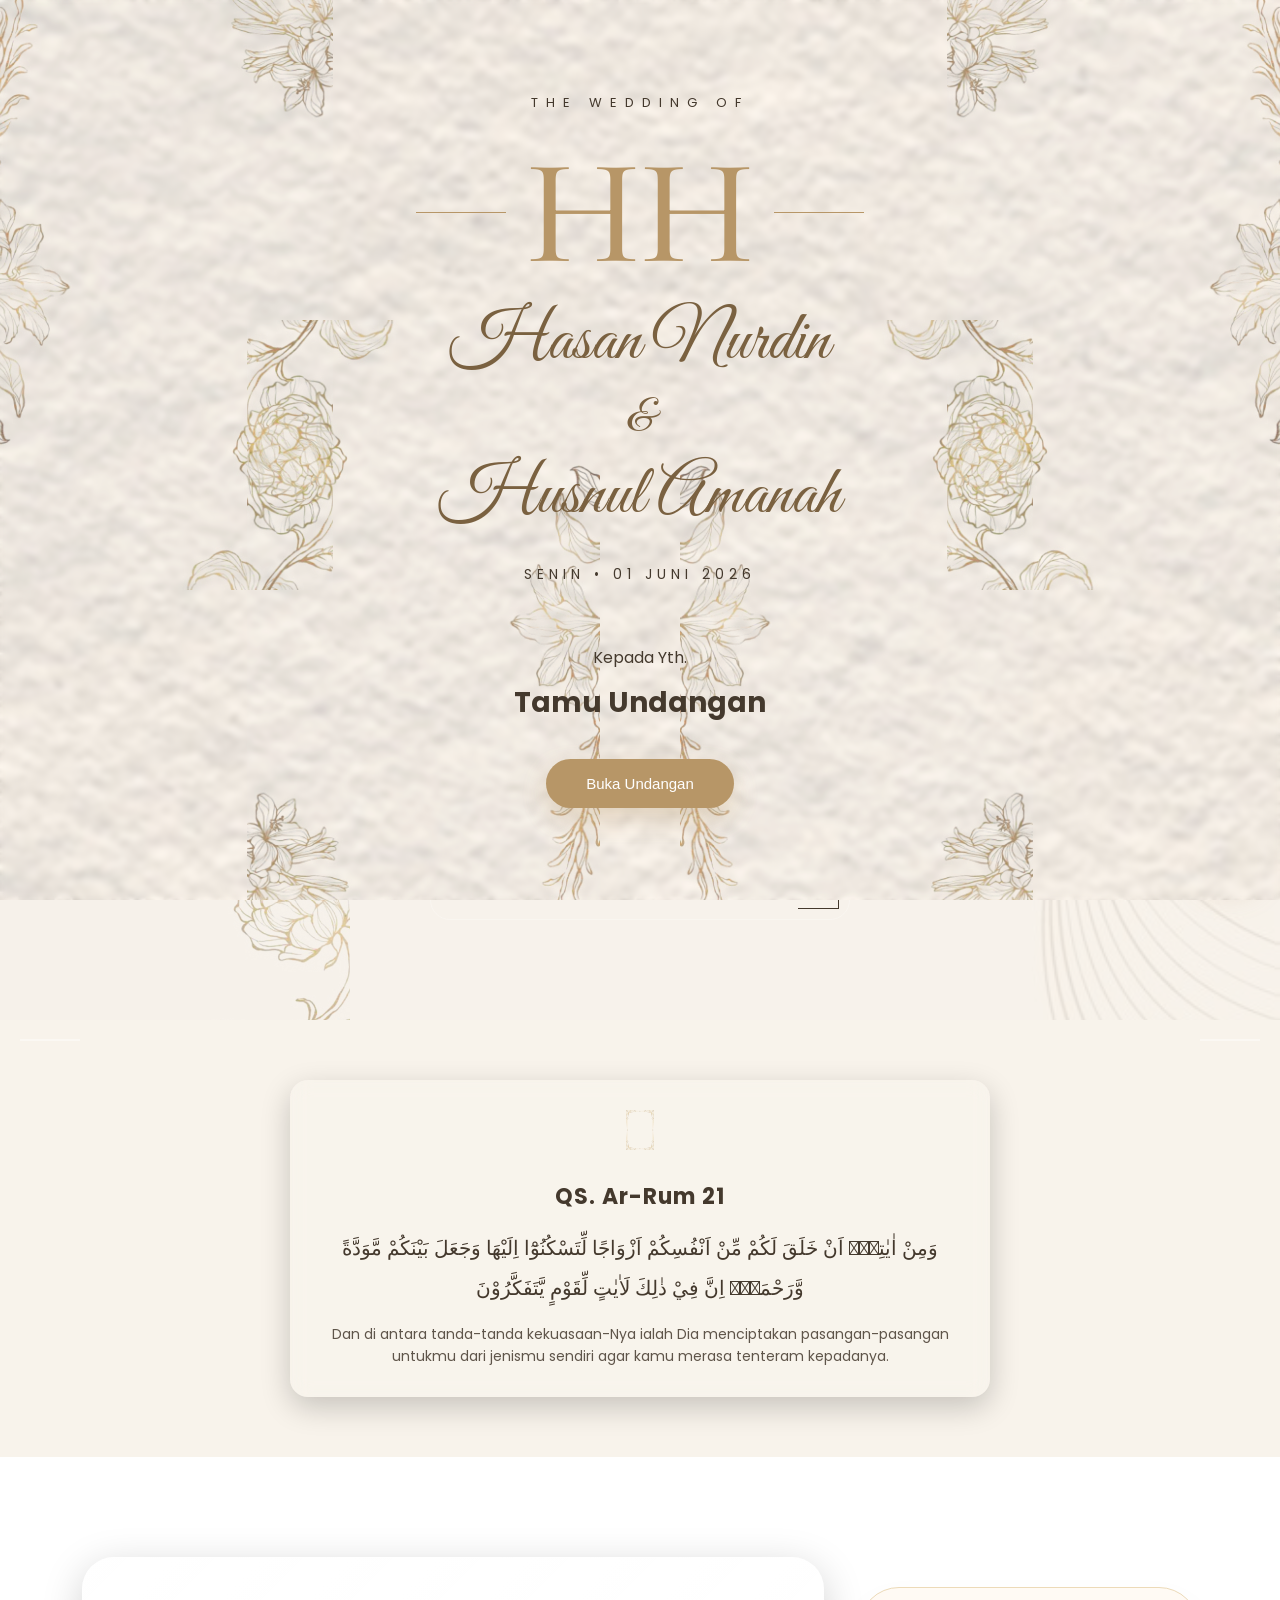
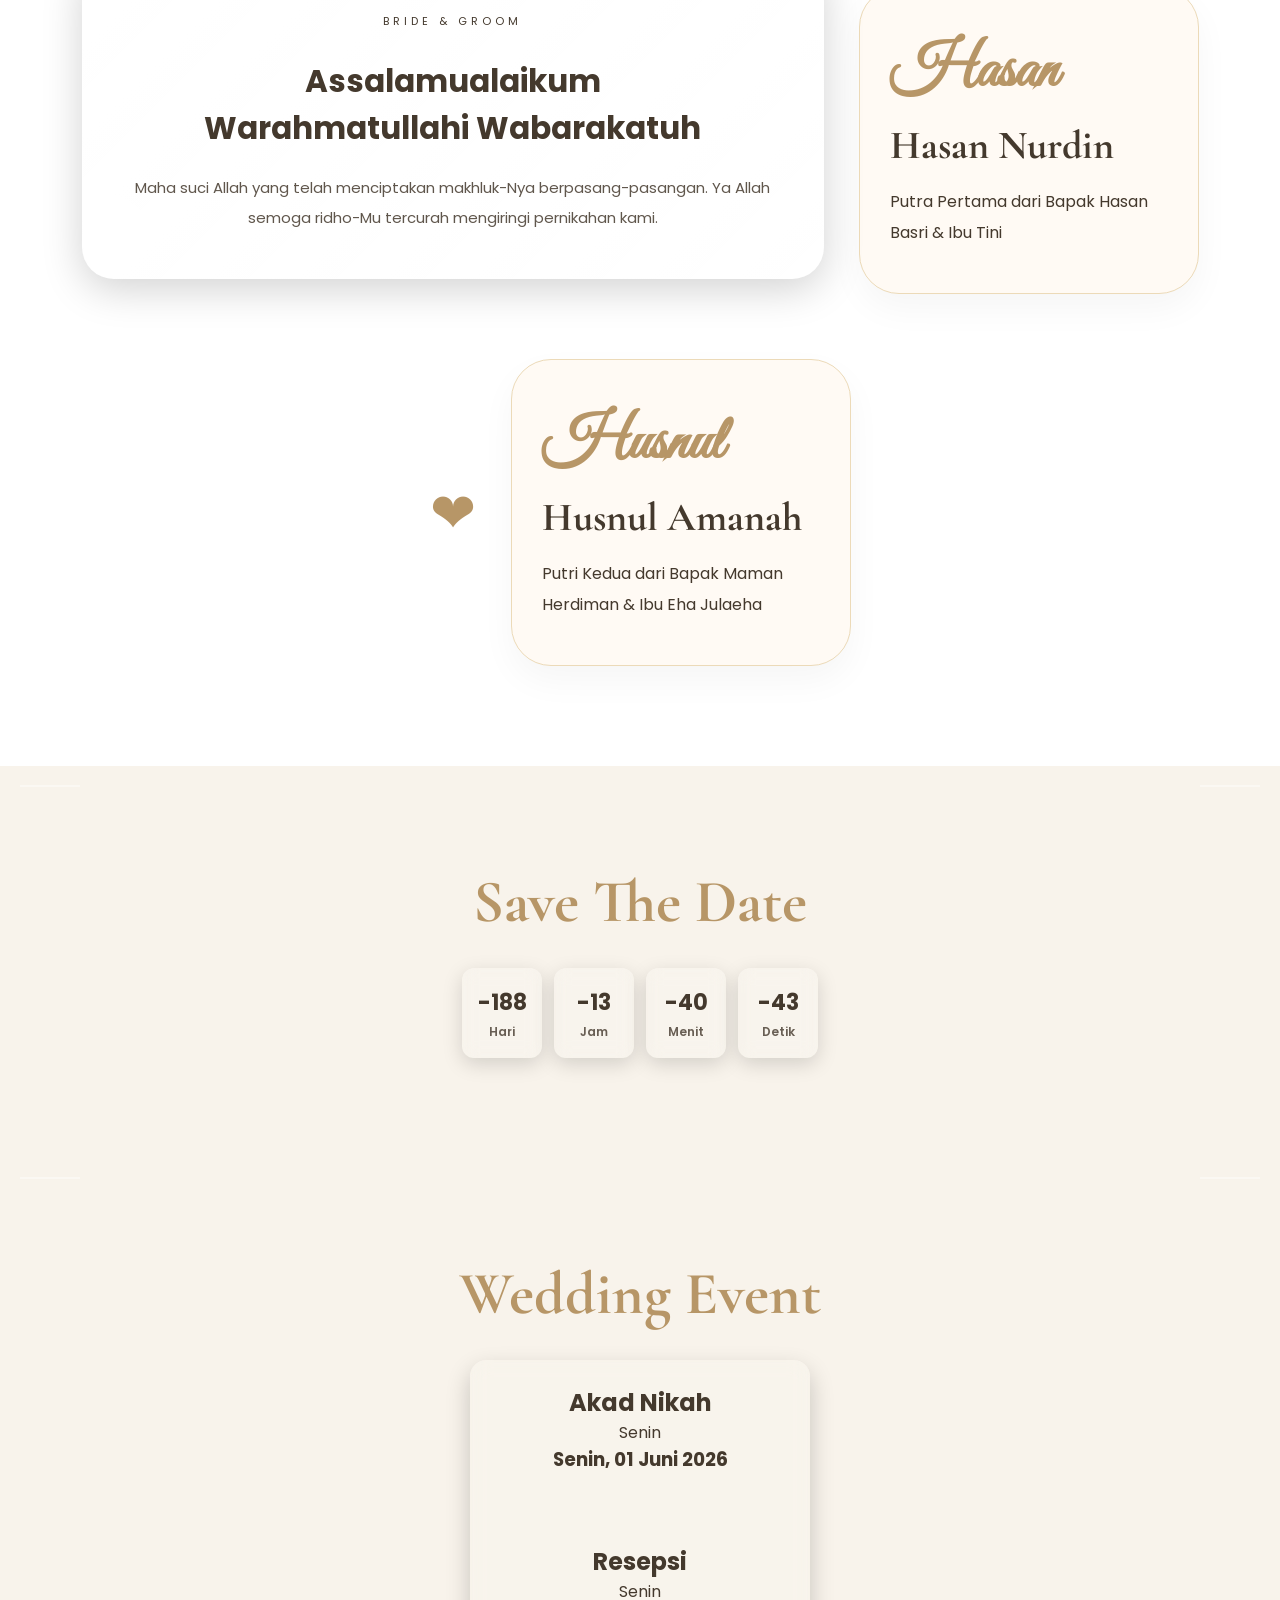
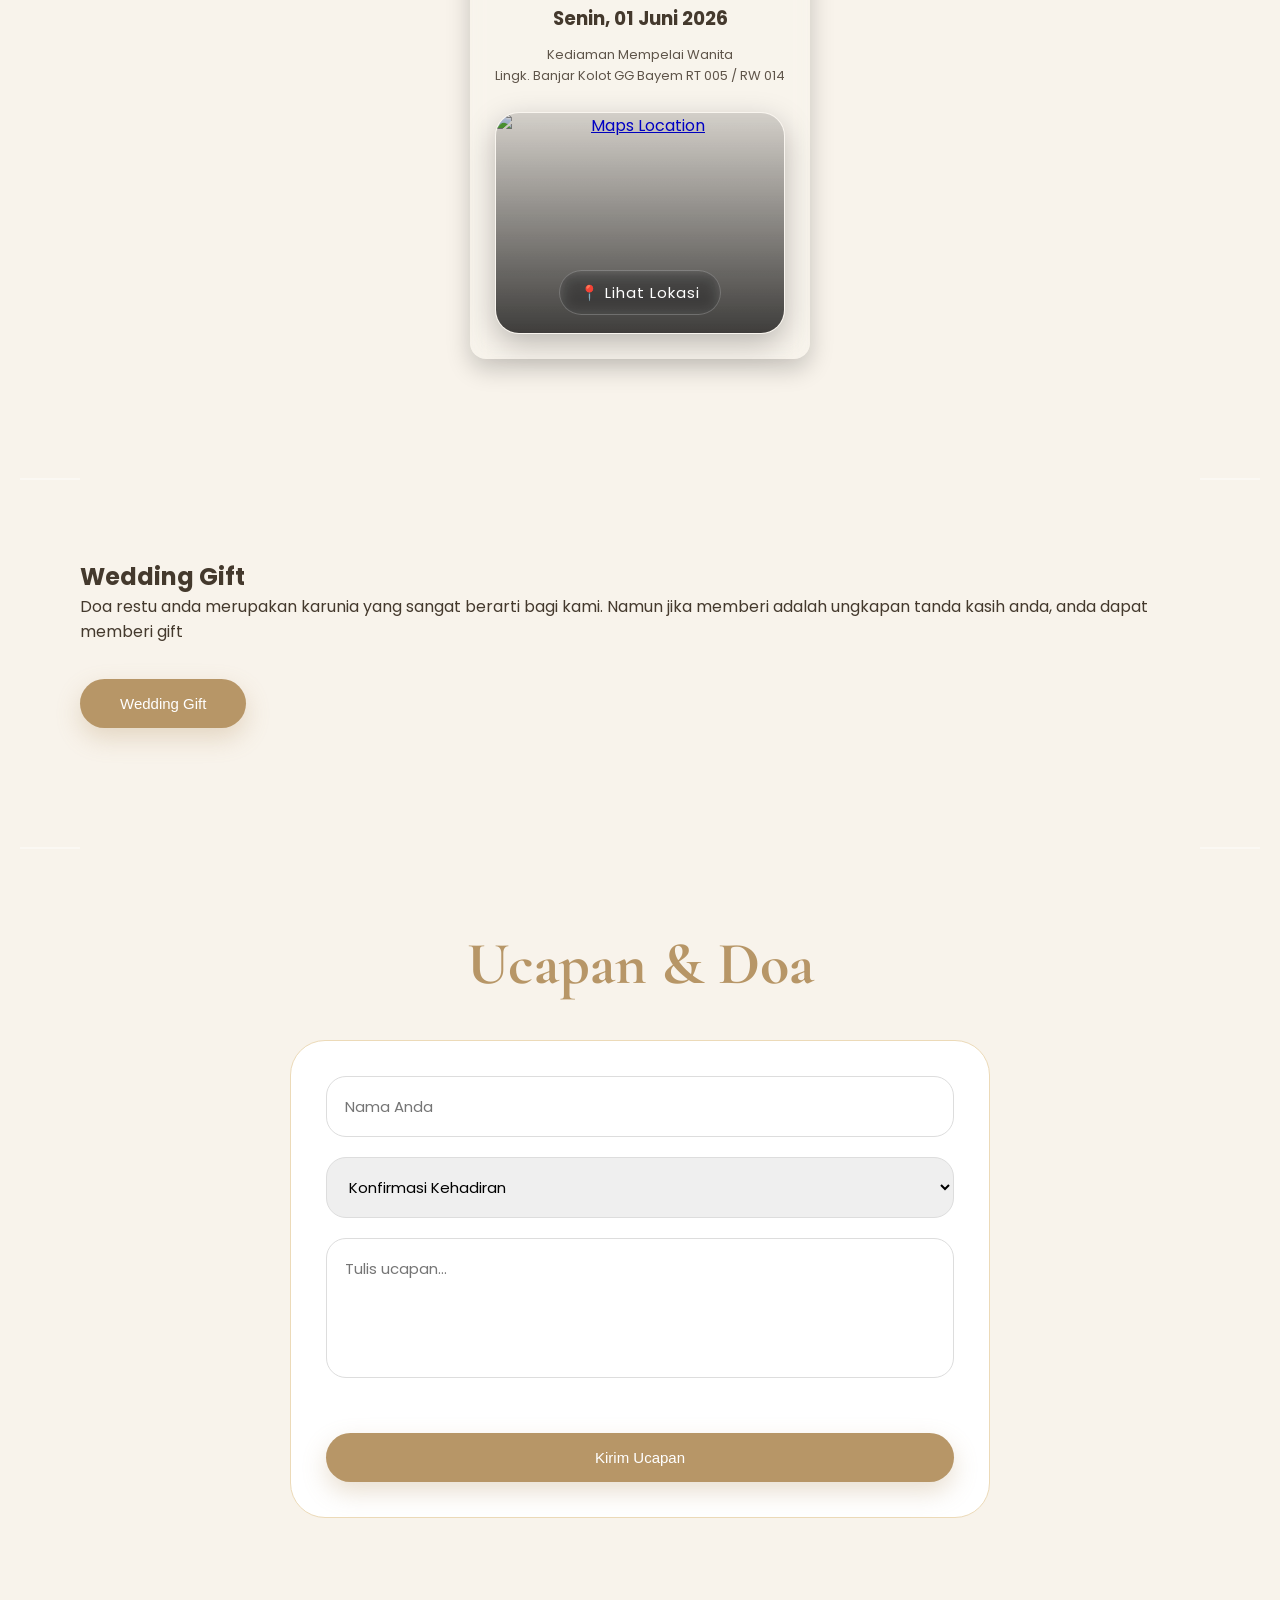
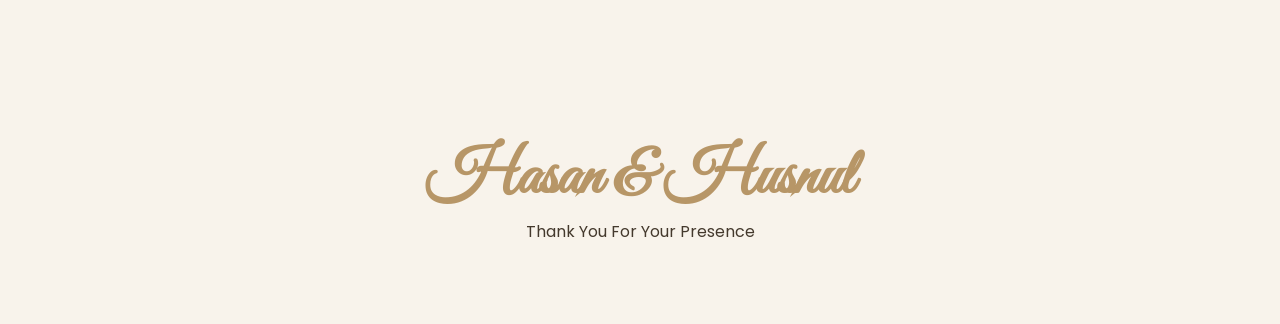
==== commit 6a9b3012: "update website" ====
--- a/index.html
+++ b/index.html
@@ -143,27 +143,6 @@
       mengiringi pernikahan kami.
     </p>
 
-    <div class="intro-couple">
-
-      <div class="intro-item">
-        <h2>Husnul Amanah</h2>
-        <p>
-          Putri Kedua dari<br>
-          Bapak Maman Herdiman & Ibu Eha Julaeha
-        </p>
-      </div>
-
-
-      <div class="intro-item">
-        <h2>Hasan Nurdin</h2>
-        <p>
-          Putra Pertama dari<br>
-          Bapak H. Hasan Basri & Ibu Tini
-        </p>
-      </div>
-
-    </div>
-
   </div>
 
   <!-- COUPLE CARD -->
@@ -207,13 +186,13 @@
 
       <h2>Akad Nikah</h2>
       <p>Senin</p>
-      <h3>01 Juni 2026</h3>
+      <h3>Senin, 01 Juni 2026</h3>
       
       <div class="event-space"></div>
       
       <h2>Resepsi</h2>
       <p>Senin</p>
-      <h3>01 Juni 2026</h3>
+      <h3>Senin, 01 Juni 2026</h3>
 
       <span class="event-location">
         Kediaman Mempelai Wanita<br>
--- a/style.css
+++ b/style.css
@@ -16,6 +16,163 @@
 position:relative;
 overflow:hidden;
 }
+
+.bride-groom-card{
+  position: relative;
+  padding: 45px 30px;
+  margin-bottom: 45px;
+  border-radius: 30px;
+  overflow: hidden;
+  text-align: center;
+
+  background: rgba(255,255,255,0.05);
+  backdrop-filter: blur(14px);
+
+  border: 1px solid rgba(255,255,255,0.12);
+
+  box-shadow:
+    0 10px 40px rgba(0,0,0,0.18);
+}
+
+.mini-title{
+  display: inline-block;
+  margin-bottom: 15px;
+  padding: 8px 18px;
+
+  border-radius: 50px;
+
+  background: rgba(255,255,255,0.08);
+
+  border: 1px solid rgba(255,255,255,0.12);
+
+  font-size: 12px;
+  letter-spacing: 3px;
+  text-transform: uppercase;
+}
+
+.bride-groom-card h1{
+  font-size: 30px;
+  line-height: 1.4;
+  margin-bottom: 20px;
+}
+
+.intro-text{
+  max-width: 650px;
+  margin: auto;
+  line-height: 1.9;
+  opacity: 0.85;
+  font-size: 15px;
+}
+.bride-groom-card{
+  position: relative;
+  overflow: hidden;
+
+  padding: 45px 30px;
+  margin-bottom: 45px;
+
+  border-radius: 32px;
+
+  background:
+    linear-gradient(
+      135deg,
+      rgba(255,255,255,0.08),
+      rgba(255,255,255,0.03)
+    );
+
+  backdrop-filter: blur(14px);
+
+  border: 1px solid rgba(255,255,255,0.12);
+
+  box-shadow:
+    0 10px 40px rgba(0,0,0,0.18);
+}
+
+.bride-groom-card::before{
+  content: "";
+
+  position: absolute;
+
+  width: 250px;
+  height: 250px;
+
+  background: rgba(255,255,255,0.05);
+
+  border-radius: 50%;
+
+  top: -120px;
+  right: -120px;
+}
+
+.bride-groom-card::after{
+  content: "";
+
+  position: absolute;
+
+  width: 180px;
+  height: 180px;
+
+  background: rgba(255,255,255,0.03);
+
+  border-radius: 50%;
+
+  bottom: -90px;
+  left: -90px;
+}
+
+.mini-title{
+  display: inline-block;
+
+  margin-bottom: 18px;
+  padding: 9px 22px;
+
+  border-radius: 50px;
+
+  border: 1px solid rgba(255,255,255,0.15);
+
+  background: rgba(255,255,255,0.06);
+
+  font-size: 11px;
+  letter-spacing: 4px;
+  text-transform: uppercase;
+}
+
+.bride-groom-card h1{
+  font-size: 31px;
+  line-height: 1.5;
+  margin-bottom: 22px;
+}
+
+.intro-text{
+  max-width: 680px;
+
+  margin: auto;
+
+  line-height: 2;
+  font-size: 15px;
+
+  opacity: 0.85;
+}
+
+.intro-item{
+  flex: 1;
+  min-width: 230px;
+}
+
+.intro-item h2{
+  font-size: 28px;
+  margin-bottom: 12px;
+}
+
+.intro-item p{
+  line-height: 1.8;
+  opacity: 0.85;
+}
+
+.intro-heart{
+  font-size: 28px;
+  animation: pulse 2s infinite;
+}
+
 .hero {
   position: relative;
   min-height: 100vh;
@@ -119,6 +276,66 @@
   right: 10px;
   border-bottom: 1px solid;
   border-right: 1px solid;
+}
+
+.event-space{
+  height: 35px;
+}
+
+.event-card h2:nth-of-type(2){
+  margin-top: 35px;
+}
+
+.sharelock-map{
+  position: relative;
+  display: block;
+  width: 100%;
+  margin-top: 25px;
+  border-radius: 24px;
+  overflow: hidden;
+  border: 1px solid rgba(255,255,255,0.15);
+  box-shadow: 0 10px 30px rgba(0,0,0,0.25);
+}
+
+.sharelock-map img{
+  width: 100%;
+  height: 220px;
+  object-fit: cover;
+  display: block;
+  transition: 0.4s ease;
+}
+
+.sharelock-map:hover img{
+  transform: scale(1.05);
+}
+
+.map-overlay{
+  position: absolute;
+  inset: 0;
+  background: linear-gradient(
+    to top,
+    rgba(0,0,0,0.75),
+    rgba(0,0,0,0.15)
+  );
+  display: flex;
+  align-items: flex-end;
+  justify-content: center;
+  padding-bottom: 18px;
+}
+
+.map-overlay span{
+  color: white;
+  font-size: 15px;
+  letter-spacing: 1px;
+  padding: 10px 20px;
+  border-radius: 50px;
+  background: rgba(255,255,255,0.12);
+  backdrop-filter: blur(8px);
+  border: 1px solid rgba(255,255,255,0.2);
+}
+
+.opening{
+  transition: 1s ease;
 }
 
 .opening{
